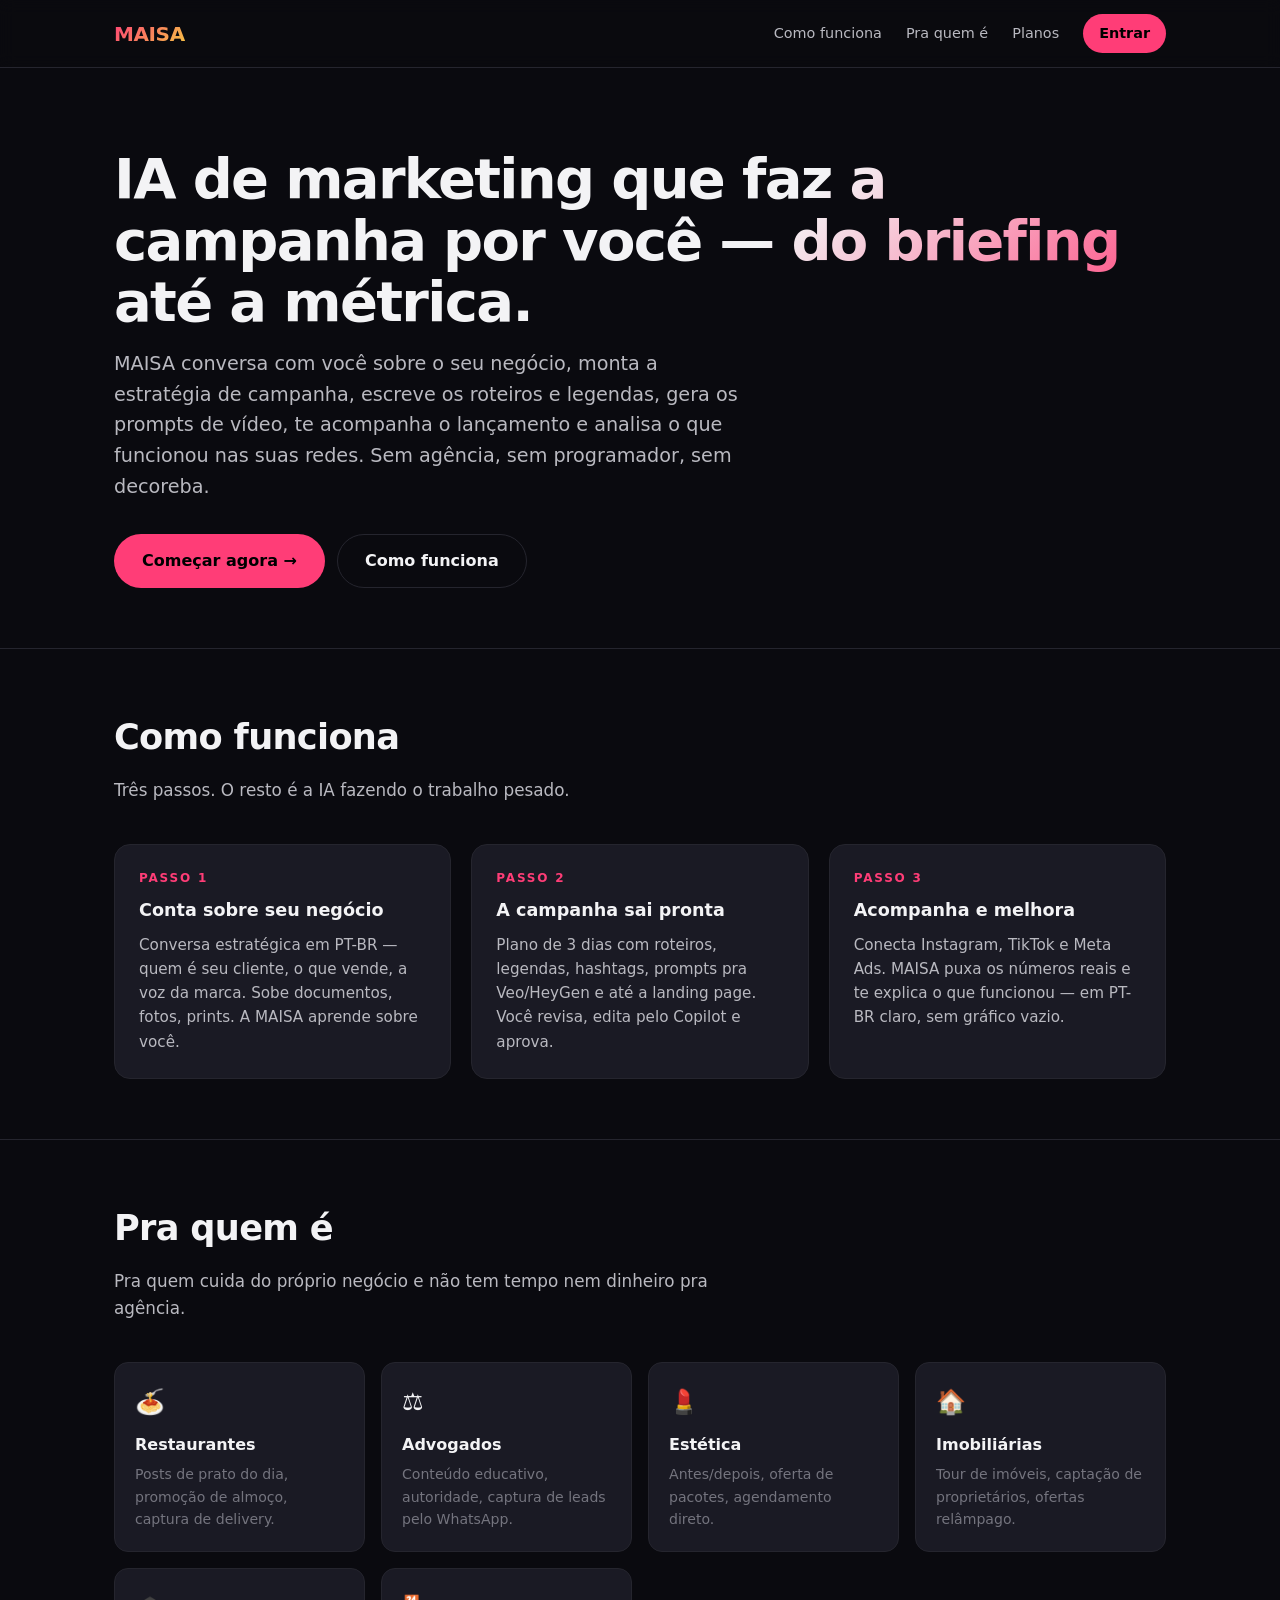
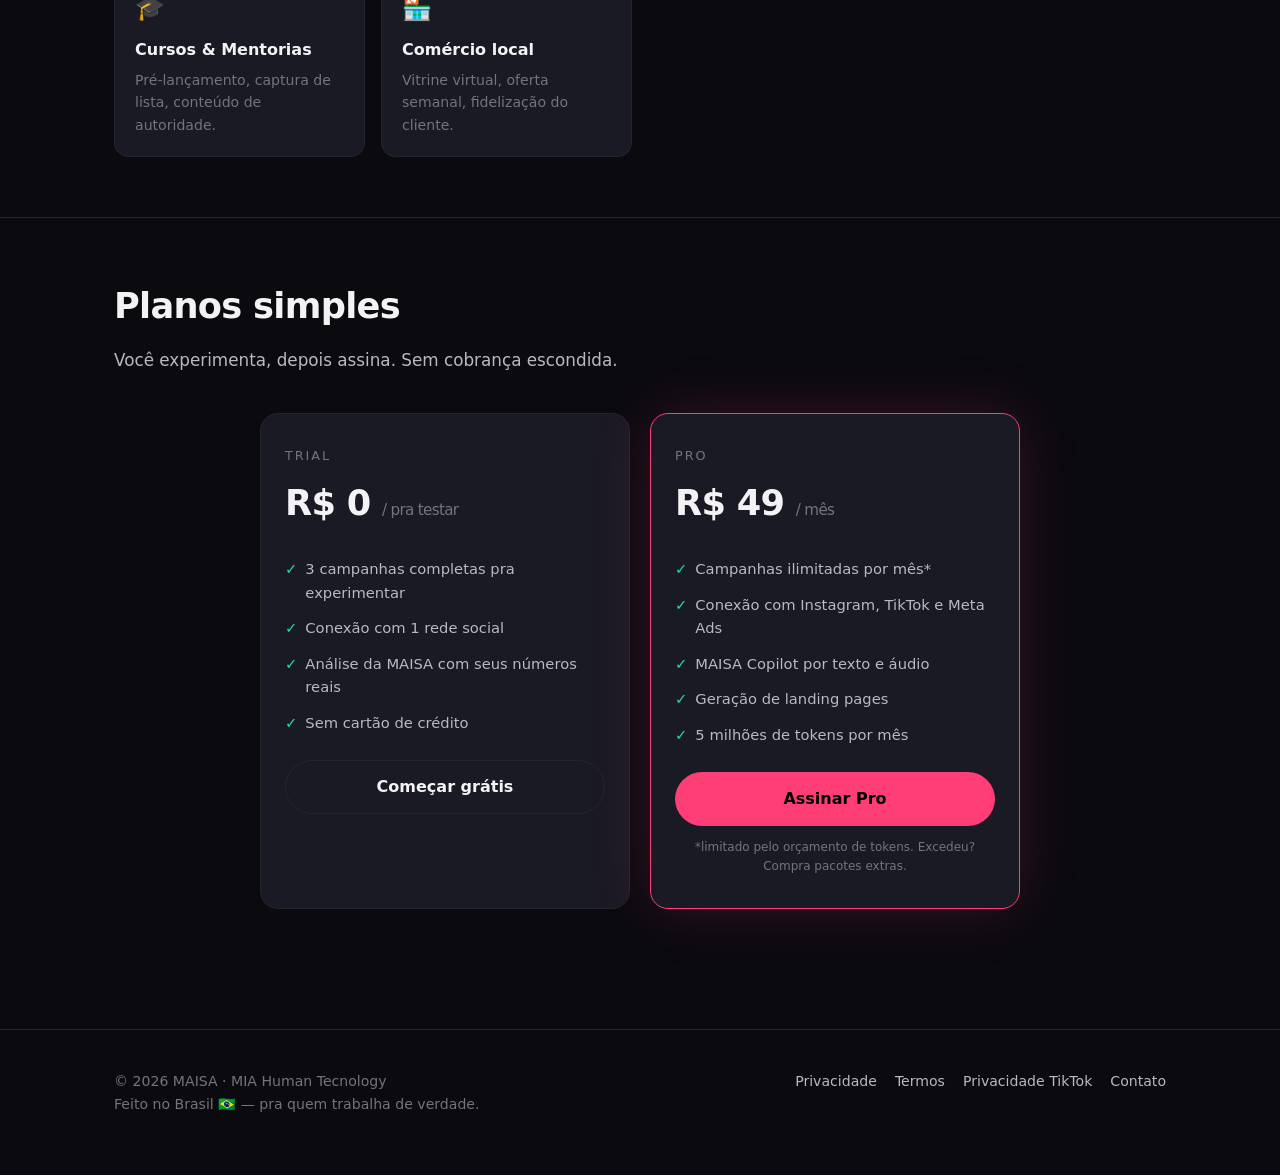
==== index.html @ 2650011c "Site MAISA + páginas legais (Privacy, Terms, TikTok Privacy) com aesthetics consistente" ====
<!DOCTYPE html>
<html lang="pt-BR">
<head>
<meta charset="UTF-8">
<meta name="viewport" content="width=device-width, initial-scale=1.0">
<title>MAISA — IA que vira marketing em resultado</title>
<meta name="description" content="MAISA é a inteligência artificial que ajuda donos de PME brasileiros a planejar, criar e analisar campanhas de marketing nas redes sociais — Instagram, TikTok e Meta Ads.">
<link rel="stylesheet" href="styles.css">
</head>
<body>

<header class="site-header">
  <div class="container">
    <a href="/" class="logo">MAISA</a>
    <nav class="nav">
      <a href="#como-funciona">Como funciona</a>
      <a href="#pra-quem">Pra quem é</a>
      <a href="#planos">Planos</a>
      <a href="https://app.maisa.cloud" class="btn-cta">Entrar</a>
    </nav>
  </div>
</header>

<main>

  <section class="hero">
    <div class="container">
      <h1>IA de marketing que faz a campanha por você — do briefing até a métrica.</h1>
      <p class="subtitle">
        MAISA conversa com você sobre o seu negócio, monta a estratégia de campanha, escreve os roteiros e legendas, gera os prompts de vídeo, te acompanha o lançamento e analisa o que funcionou nas suas redes. Sem agência, sem programador, sem decoreba.
      </p>
      <div class="ctas">
        <a href="https://app.maisa.cloud" class="btn-primary">Começar agora →</a>
        <a href="#como-funciona" class="btn-secondary">Como funciona</a>
      </div>
    </div>
  </section>

  <section class="section" id="como-funciona">
    <div class="container">
      <h2>Como funciona</h2>
      <p class="lede">
        Três passos. O resto é a IA fazendo o trabalho pesado.
      </p>
      <div class="steps">
        <div class="step">
          <div class="num">PASSO 1</div>
          <h3>Conta sobre seu negócio</h3>
          <p>Conversa estratégica em PT-BR — quem é seu cliente, o que vende, a voz da marca. Sobe documentos, fotos, prints. A MAISA aprende sobre você.</p>
        </div>
        <div class="step">
          <div class="num">PASSO 2</div>
          <h3>A campanha sai pronta</h3>
          <p>Plano de 3 dias com roteiros, legendas, hashtags, prompts pra Veo/HeyGen e até a landing page. Você revisa, edita pelo Copilot e aprova.</p>
        </div>
        <div class="step">
          <div class="num">PASSO 3</div>
          <h3>Acompanha e melhora</h3>
          <p>Conecta Instagram, TikTok e Meta Ads. MAISA puxa os números reais e te explica o que funcionou — em PT-BR claro, sem gráfico vazio.</p>
        </div>
      </div>
    </div>
  </section>

  <section class="section" id="pra-quem">
    <div class="container">
      <h2>Pra quem é</h2>
      <p class="lede">Pra quem cuida do próprio negócio e não tem tempo nem dinheiro pra agência.</p>
      <div class="features">
        <div class="feature">
          <div class="ico">🍝</div>
          <h3>Restaurantes</h3>
          <p>Posts de prato do dia, promoção de almoço, captura de delivery.</p>
        </div>
        <div class="feature">
          <div class="ico">⚖️</div>
          <h3>Advogados</h3>
          <p>Conteúdo educativo, autoridade, captura de leads pelo WhatsApp.</p>
        </div>
        <div class="feature">
          <div class="ico">💄</div>
          <h3>Estética</h3>
          <p>Antes/depois, oferta de pacotes, agendamento direto.</p>
        </div>
        <div class="feature">
          <div class="ico">🏠</div>
          <h3>Imobiliárias</h3>
          <p>Tour de imóveis, captação de proprietários, ofertas relâmpago.</p>
        </div>
        <div class="feature">
          <div class="ico">🎓</div>
          <h3>Cursos & Mentorias</h3>
          <p>Pré-lançamento, captura de lista, conteúdo de autoridade.</p>
        </div>
        <div class="feature">
          <div class="ico">🏪</div>
          <h3>Comércio local</h3>
          <p>Vitrine virtual, oferta semanal, fidelização do cliente.</p>
        </div>
      </div>
    </div>
  </section>

  <section class="section" id="planos">
    <div class="container">
      <h2>Planos simples</h2>
      <p class="lede">
        Você experimenta, depois assina. Sem cobrança escondida.
      </p>
      <div class="pricing">
        <div class="plan">
          <div class="name">Trial</div>
          <div class="price">R$ 0 <small>/ pra testar</small></div>
          <ul>
            <li>3 campanhas completas pra experimentar</li>
            <li>Conexão com 1 rede social</li>
            <li>Análise da MAISA com seus números reais</li>
            <li>Sem cartão de crédito</li>
          </ul>
          <a href="https://app.maisa.cloud" class="btn-secondary" style="display:block;text-align:center;">Começar grátis</a>
        </div>
        <div class="plan highlighted">
          <div class="name">Pro</div>
          <div class="price">R$ 49 <small>/ mês</small></div>
          <ul>
            <li>Campanhas ilimitadas por mês*</li>
            <li>Conexão com Instagram, TikTok e Meta Ads</li>
            <li>MAISA Copilot por texto e áudio</li>
            <li>Geração de landing pages</li>
            <li>5 milhões de tokens por mês</li>
          </ul>
          <a href="https://app.maisa.cloud" class="btn-primary" style="display:block;text-align:center;">Assinar Pro</a>
          <p style="font-size:0.75rem;color:var(--ink-3);margin:12px 0 0;text-align:center;">
            *limitado pelo orçamento de tokens. Excedeu? Compra pacotes extras.
          </p>
        </div>
      </div>
    </div>
  </section>

</main>

<footer class="site-footer">
  <div class="container">
    <div>
      © 2026 MAISA · MIA Human Tecnology<br>
      Feito no Brasil 🇧🇷 — pra quem trabalha de verdade.
    </div>
    <div class="links">
      <a href="/privacy.html">Privacidade</a>
      <a href="/terms.html">Termos</a>
      <a href="/tiktok-privacy.html">Privacidade TikTok</a>
      <a href="mailto:d.ravetta79@gmail.com">Contato</a>
    </div>
  </div>
</footer>

</body>
</html>
---- styles.css ----
/* MAISA — shared styles for landing + legal pages.
 * Mantém propósito: dark, com acentos rosa/verde do produto.
 * Mobile-first; tudo escala. Zero dependências externas. */

:root {
  --bg: #0a0a0f;
  --bg-2: #14141c;
  --card: #1a1a24;
  --border: #25252e;
  --ink: #f3f3f5;
  --ink-2: #b9b9c0;
  --ink-3: #74747e;
  --pink: #ff3d77;
  --green: #2bd99c;
  --gold: #f5c842;
  --max: 1100px;
}

* { box-sizing: border-box; }
html { scroll-behavior: smooth; }
body {
  margin: 0;
  font-family: -apple-system, BlinkMacSystemFont, "Segoe UI", system-ui, sans-serif;
  background: var(--bg);
  color: var(--ink);
  line-height: 1.6;
  font-size: 16px;
  -webkit-font-smoothing: antialiased;
}
a { color: var(--pink); text-decoration: none; }
a:hover { text-decoration: underline; }
.container { max-width: var(--max); margin: 0 auto; padding: 0 24px; }

/* Header */
.site-header {
  position: sticky; top: 0;
  background: color-mix(in srgb, var(--bg) 90%, transparent);
  backdrop-filter: blur(8px);
  border-bottom: 1px solid var(--border);
  z-index: 50;
}
.site-header .container {
  display: flex; align-items: center; justify-content: space-between;
  padding-top: 14px; padding-bottom: 14px;
}
.logo {
  font-weight: 800; font-size: 1.25rem;
  background: linear-gradient(135deg, var(--pink), var(--gold));
  -webkit-background-clip: text; background-clip: text; color: transparent;
  letter-spacing: -0.02em;
}
.nav { display: flex; gap: 24px; align-items: center; }
.nav a { color: var(--ink-2); font-size: 0.9rem; }
.nav a:hover { color: var(--ink); text-decoration: none; }
.nav .btn-cta {
  background: var(--pink); color: #000;
  padding: 8px 16px; border-radius: 999px;
  font-weight: 600; font-size: 0.9rem;
}
.nav .btn-cta:hover { opacity: 0.9; }
@media (max-width: 640px) {
  .nav { gap: 14px; }
  .nav a:not(.btn-cta) { display: none; }
}

/* Hero */
.hero {
  padding: 80px 0 60px;
  text-align: left;
}
.hero h1 {
  font-size: clamp(2rem, 5vw, 3.5rem);
  line-height: 1.1; letter-spacing: -0.03em;
  margin: 0 0 16px;
  background: linear-gradient(135deg, var(--ink) 60%, var(--pink));
  -webkit-background-clip: text; background-clip: text; color: transparent;
}
.hero .subtitle {
  font-size: clamp(1rem, 2vw, 1.2rem);
  color: var(--ink-2);
  max-width: 640px;
  margin: 0 0 32px;
}
.hero .ctas { display: flex; gap: 12px; flex-wrap: wrap; }
.btn-primary {
  background: var(--pink); color: #000;
  padding: 14px 28px; border-radius: 999px;
  font-weight: 700; font-size: 1rem;
  display: inline-flex; align-items: center; gap: 8px;
}
.btn-primary:hover { opacity: 0.9; text-decoration: none; }
.btn-secondary {
  background: transparent; color: var(--ink);
  border: 1px solid var(--border);
  padding: 13px 27px; border-radius: 999px;
  font-weight: 600; font-size: 1rem;
}
.btn-secondary:hover { border-color: var(--pink); color: var(--pink); text-decoration: none; }

/* Section base */
.section {
  padding: 60px 0;
  border-top: 1px solid var(--border);
}
.section h2 {
  font-size: clamp(1.5rem, 3vw, 2.2rem);
  margin: 0 0 12px;
  letter-spacing: -0.02em;
}
.section .lede {
  color: var(--ink-2);
  max-width: 640px;
  margin: 0 0 40px;
  font-size: 1.05rem;
}

/* Steps grid */
.steps {
  display: grid;
  grid-template-columns: repeat(auto-fit, minmax(260px, 1fr));
  gap: 20px;
}
.step {
  background: var(--card);
  border: 1px solid var(--border);
  border-radius: 16px;
  padding: 24px;
}
.step .num {
  font-size: 0.75rem; letter-spacing: 0.15em;
  color: var(--pink); font-weight: 700;
  margin-bottom: 8px;
}
.step h3 { margin: 0 0 8px; font-size: 1.1rem; }
.step p { margin: 0; color: var(--ink-2); font-size: 0.95rem; }

/* Features grid */
.features {
  display: grid;
  grid-template-columns: repeat(auto-fit, minmax(240px, 1fr));
  gap: 16px;
}
.feature {
  background: var(--card);
  border: 1px solid var(--border);
  border-radius: 14px;
  padding: 20px;
}
.feature .ico { font-size: 1.5rem; margin-bottom: 10px; }
.feature h3 { margin: 0 0 6px; font-size: 1rem; }
.feature p { margin: 0; color: var(--ink-3); font-size: 0.88rem; }

/* Pricing */
.pricing {
  display: grid;
  grid-template-columns: repeat(auto-fit, minmax(280px, 1fr));
  gap: 20px;
  max-width: 760px;
  margin: 0 auto;
}
.plan {
  background: var(--card);
  border: 1px solid var(--border);
  border-radius: 18px;
  padding: 32px 24px;
}
.plan.highlighted {
  border-color: var(--pink);
  box-shadow: 0 0 60px color-mix(in srgb, var(--pink) 18%, transparent);
}
.plan .name {
  font-size: 0.8rem; letter-spacing: 0.15em;
  color: var(--ink-3); text-transform: uppercase;
  margin-bottom: 8px;
}
.plan .price {
  font-size: 2.2rem; font-weight: 800;
  letter-spacing: -0.02em;
}
.plan .price small {
  font-size: 0.95rem; color: var(--ink-3);
  font-weight: 400;
}
.plan ul {
  list-style: none; padding: 0; margin: 20px 0;
}
.plan li {
  padding: 6px 0; color: var(--ink-2); font-size: 0.92rem;
  display: flex; align-items: flex-start; gap: 8px;
}
.plan li::before { content: "✓"; color: var(--green); flex-shrink: 0; }

/* Footer */
.site-footer {
  border-top: 1px solid var(--border);
  margin-top: 60px;
  padding: 40px 0 60px;
  color: var(--ink-3);
  font-size: 0.88rem;
}
.site-footer .container {
  display: grid;
  grid-template-columns: 1fr auto;
  gap: 24px;
}
.site-footer .links { display: flex; gap: 18px; flex-wrap: wrap; }
.site-footer .links a { color: var(--ink-2); }

/* Legal pages content */
.doc {
  padding: 60px 0;
  max-width: 760px;
  margin: 0 auto;
}
.doc h1 {
  font-size: 2rem;
  letter-spacing: -0.02em;
  margin: 0 0 8px;
}
.doc .meta {
  color: var(--ink-3);
  font-size: 0.85rem;
  margin: 0 0 32px;
}
.doc h2 {
  font-size: 1.2rem;
  margin: 32px 0 12px;
  color: var(--ink);
}
.doc p, .doc li {
  color: var(--ink-2);
  font-size: 0.95rem;
}
.doc ul { padding-left: 22px; }
.doc strong { color: var(--ink); }
.doc .back {
  color: var(--ink-3); font-size: 0.85rem;
  display: inline-flex; align-items: center; gap: 6px;
  margin-bottom: 24px;
}
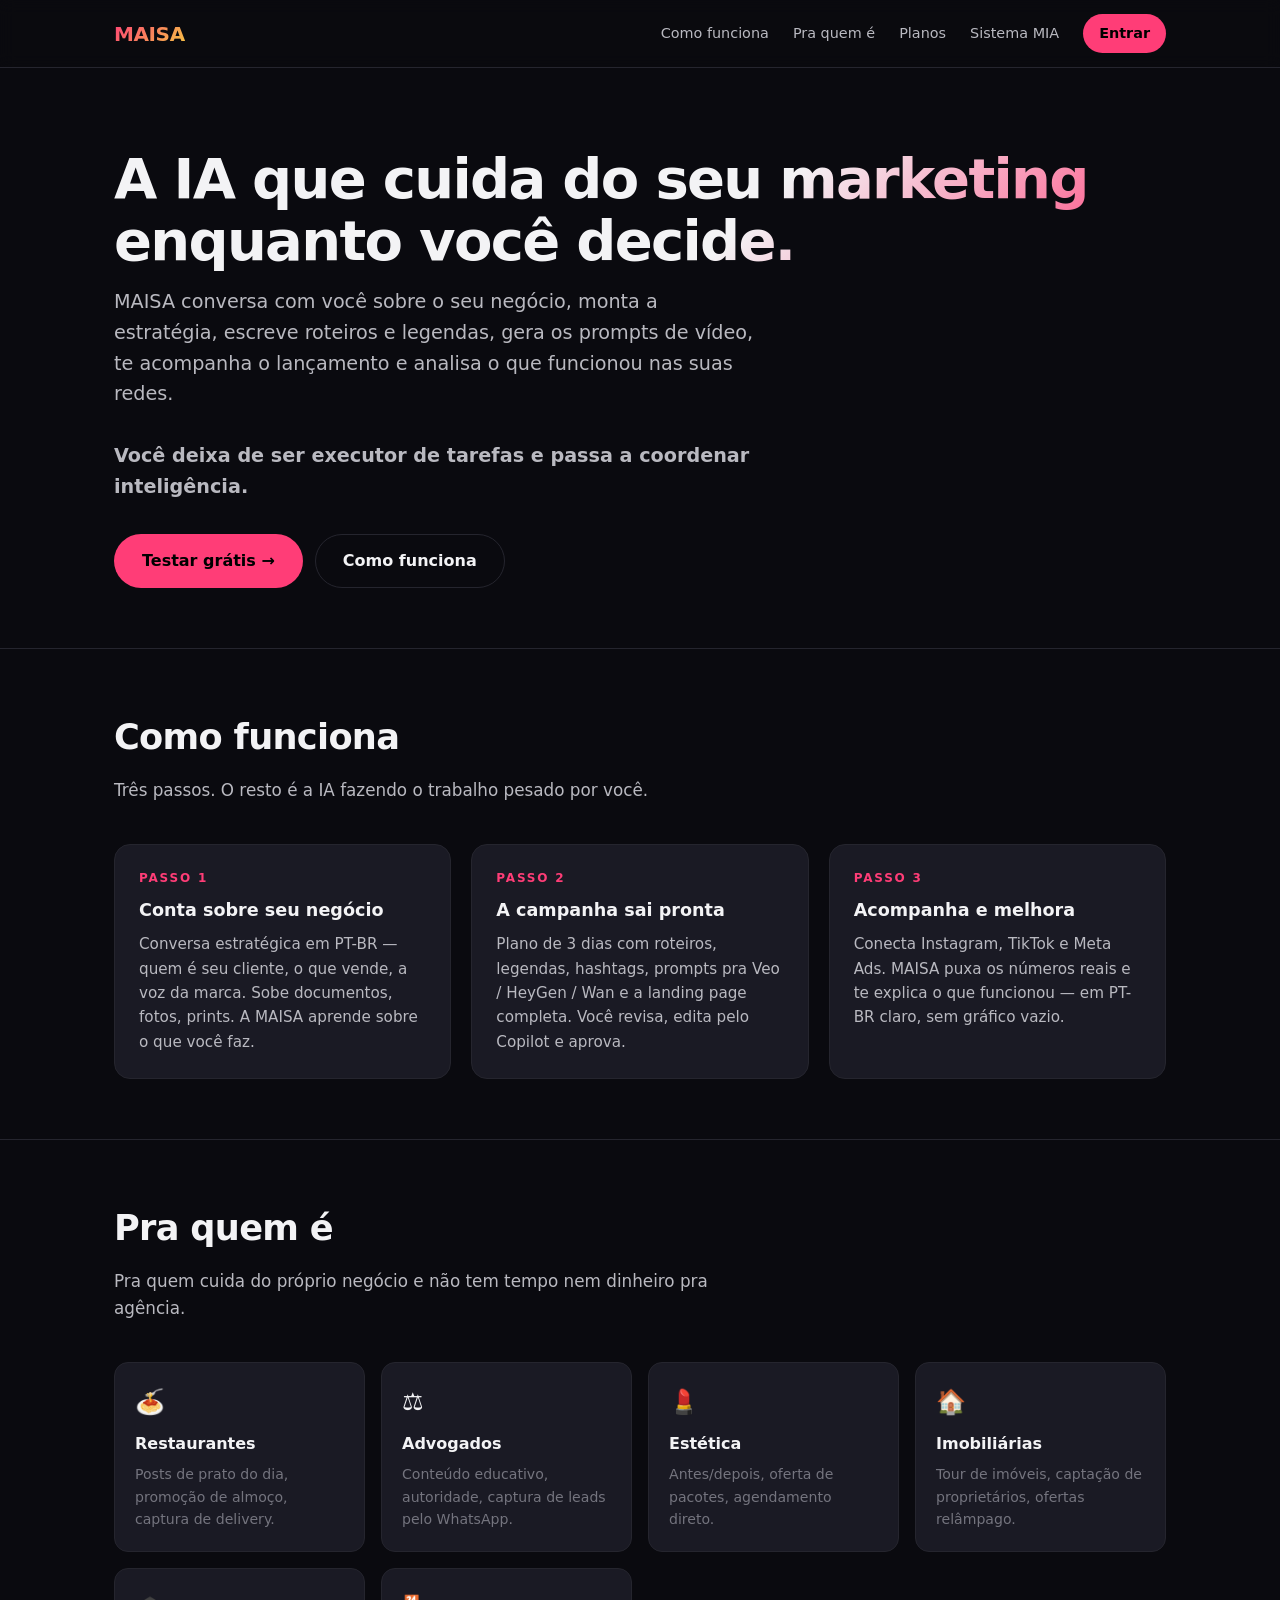
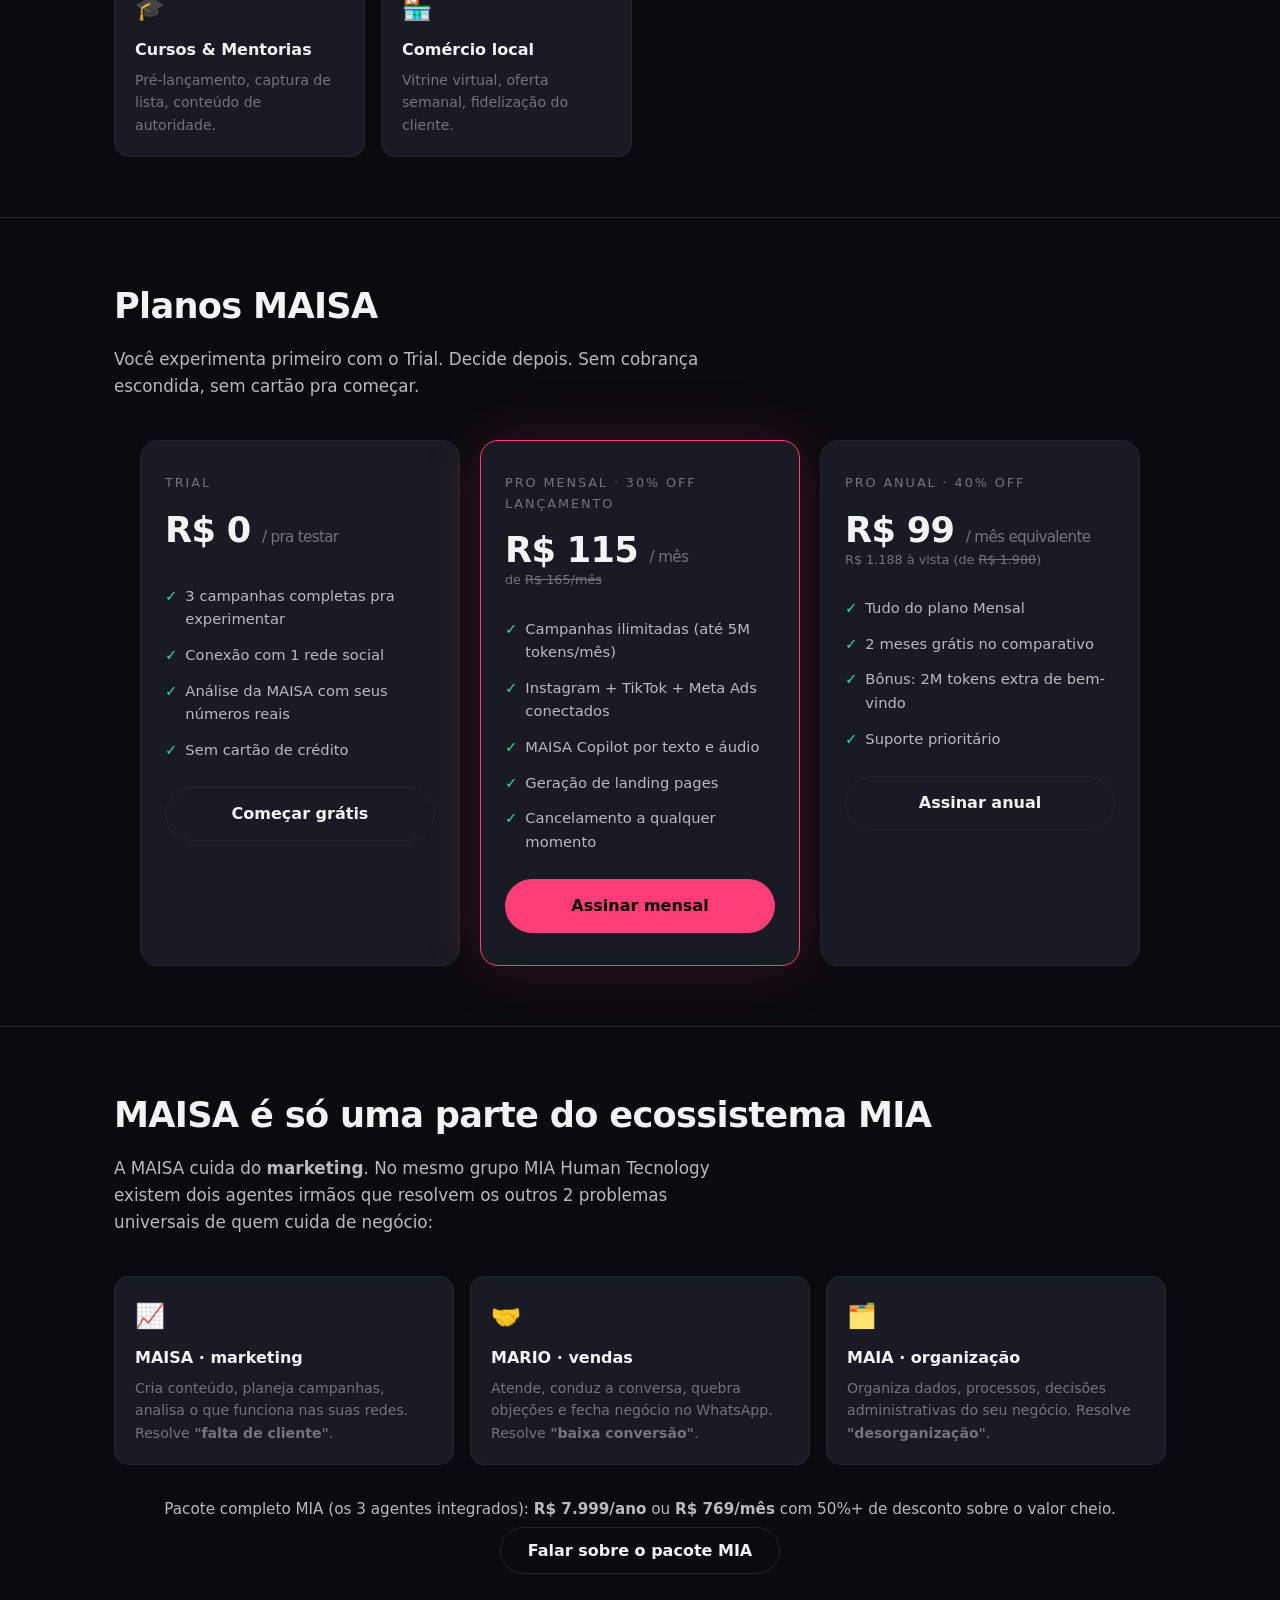
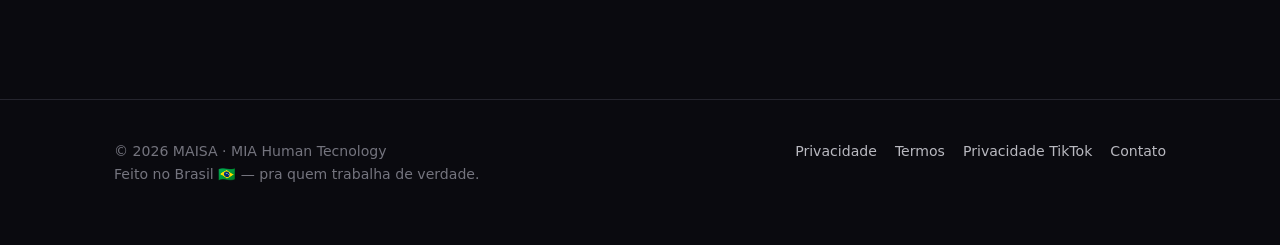
==== commit 2ce78f3c: "Site MAISA: preços reais (Trial / R$115 mensal / R$99 anual) + posicionamento da estratégia comercia" ====
--- a/index.html
+++ b/index.html
@@ -3,8 +3,8 @@
 <head>
 <meta charset="UTF-8">
 <meta name="viewport" content="width=device-width, initial-scale=1.0">
-<title>MAISA — IA que vira marketing em resultado</title>
-<meta name="description" content="MAISA é a inteligência artificial que ajuda donos de PME brasileiros a planejar, criar e analisar campanhas de marketing nas redes sociais — Instagram, TikTok e Meta Ads.">
+<title>MAISA — A IA que cuida do seu marketing enquanto você decide</title>
+<meta name="description" content="MAISA é o agente de inteligência artificial pra marketing do ecossistema MIA. Cria, executa e analisa campanhas pras suas redes sociais — você deixa de ser executor e passa a coordenar.">
 <link rel="stylesheet" href="styles.css">
 </head>
 <body>
@@ -16,6 +16,7 @@
       <a href="#como-funciona">Como funciona</a>
       <a href="#pra-quem">Pra quem é</a>
       <a href="#planos">Planos</a>
+      <a href="#mia">Sistema MIA</a>
       <a href="https://app.maisa.cloud" class="btn-cta">Entrar</a>
     </nav>
   </div>
@@ -25,12 +26,14 @@
 
   <section class="hero">
     <div class="container">
-      <h1>IA de marketing que faz a campanha por você — do briefing até a métrica.</h1>
+      <h1>A IA que cuida do seu marketing enquanto você decide.</h1>
       <p class="subtitle">
-        MAISA conversa com você sobre o seu negócio, monta a estratégia de campanha, escreve os roteiros e legendas, gera os prompts de vídeo, te acompanha o lançamento e analisa o que funcionou nas suas redes. Sem agência, sem programador, sem decoreba.
+        MAISA conversa com você sobre o seu negócio, monta a estratégia, escreve roteiros e legendas, gera os prompts de vídeo, te acompanha o lançamento e analisa o que funcionou nas suas redes.
+        <br><br>
+        <strong>Você deixa de ser executor de tarefas e passa a coordenar inteligência.</strong>
       </p>
       <div class="ctas">
-        <a href="https://app.maisa.cloud" class="btn-primary">Começar agora →</a>
+        <a href="https://app.maisa.cloud" class="btn-primary">Testar grátis →</a>
         <a href="#como-funciona" class="btn-secondary">Como funciona</a>
       </div>
     </div>
@@ -40,18 +43,18 @@
     <div class="container">
       <h2>Como funciona</h2>
       <p class="lede">
-        Três passos. O resto é a IA fazendo o trabalho pesado.
+        Três passos. O resto é a IA fazendo o trabalho pesado por você.
       </p>
       <div class="steps">
         <div class="step">
           <div class="num">PASSO 1</div>
           <h3>Conta sobre seu negócio</h3>
-          <p>Conversa estratégica em PT-BR — quem é seu cliente, o que vende, a voz da marca. Sobe documentos, fotos, prints. A MAISA aprende sobre você.</p>
+          <p>Conversa estratégica em PT-BR — quem é seu cliente, o que vende, a voz da marca. Sobe documentos, fotos, prints. A MAISA aprende sobre o que você faz.</p>
         </div>
         <div class="step">
           <div class="num">PASSO 2</div>
           <h3>A campanha sai pronta</h3>
-          <p>Plano de 3 dias com roteiros, legendas, hashtags, prompts pra Veo/HeyGen e até a landing page. Você revisa, edita pelo Copilot e aprova.</p>
+          <p>Plano de 3 dias com roteiros, legendas, hashtags, prompts pra Veo / HeyGen / Wan e a landing page completa. Você revisa, edita pelo Copilot e aprova.</p>
         </div>
         <div class="step">
           <div class="num">PASSO 3</div>
@@ -103,11 +106,11 @@
 
   <section class="section" id="planos">
     <div class="container">
-      <h2>Planos simples</h2>
+      <h2>Planos MAISA</h2>
       <p class="lede">
-        Você experimenta, depois assina. Sem cobrança escondida.
-      </p>
-      <div class="pricing">
+        Você experimenta primeiro com o Trial. Decide depois. Sem cobrança escondida, sem cartão pra começar.
+      </p>
+      <div class="pricing" style="grid-template-columns: repeat(auto-fit, minmax(260px, 1fr)); max-width: 1000px;">
         <div class="plan">
           <div class="name">Trial</div>
           <div class="price">R$ 0 <small>/ pra testar</small></div>
@@ -120,21 +123,63 @@
           <a href="https://app.maisa.cloud" class="btn-secondary" style="display:block;text-align:center;">Começar grátis</a>
         </div>
         <div class="plan highlighted">
-          <div class="name">Pro</div>
-          <div class="price">R$ 49 <small>/ mês</small></div>
+          <div class="name">Pro Mensal · 30% OFF lançamento</div>
+          <div class="price">R$ 115 <small>/ mês</small></div>
+          <p style="font-size:0.8rem;color:var(--ink-3);margin:-8px 0 0;">de <s>R$ 165/mês</s></p>
           <ul>
-            <li>Campanhas ilimitadas por mês*</li>
-            <li>Conexão com Instagram, TikTok e Meta Ads</li>
+            <li>Campanhas ilimitadas (até 5M tokens/mês)</li>
+            <li>Instagram + TikTok + Meta Ads conectados</li>
             <li>MAISA Copilot por texto e áudio</li>
             <li>Geração de landing pages</li>
-            <li>5 milhões de tokens por mês</li>
+            <li>Cancelamento a qualquer momento</li>
           </ul>
-          <a href="https://app.maisa.cloud" class="btn-primary" style="display:block;text-align:center;">Assinar Pro</a>
-          <p style="font-size:0.75rem;color:var(--ink-3);margin:12px 0 0;text-align:center;">
-            *limitado pelo orçamento de tokens. Excedeu? Compra pacotes extras.
-          </p>
-        </div>
-      </div>
+          <a href="https://app.maisa.cloud" class="btn-primary" style="display:block;text-align:center;">Assinar mensal</a>
+        </div>
+        <div class="plan">
+          <div class="name">Pro Anual · 40% OFF</div>
+          <div class="price">R$ 99 <small>/ mês equivalente</small></div>
+          <p style="font-size:0.8rem;color:var(--ink-3);margin:-8px 0 0;">R$ 1.188 à vista (de <s>R$ 1.980</s>)</p>
+          <ul>
+            <li>Tudo do plano Mensal</li>
+            <li>2 meses grátis no comparativo</li>
+            <li>Bônus: 2M tokens extra de bem-vindo</li>
+            <li>Suporte prioritário</li>
+          </ul>
+          <a href="https://app.maisa.cloud" class="btn-secondary" style="display:block;text-align:center;">Assinar anual</a>
+        </div>
+      </div>
+    </div>
+  </section>
+
+  <section class="section" id="mia">
+    <div class="container">
+      <h2>MAISA é só uma parte do ecossistema MIA</h2>
+      <p class="lede">
+        A MAISA cuida do <strong>marketing</strong>. No mesmo grupo MIA Human Tecnology existem dois agentes irmãos que resolvem os outros 2 problemas universais de quem cuida de negócio:
+      </p>
+      <div class="features" style="grid-template-columns: repeat(auto-fit, minmax(260px, 1fr));">
+        <div class="feature">
+          <div class="ico">📈</div>
+          <h3>MAISA · marketing</h3>
+          <p>Cria conteúdo, planeja campanhas, analisa o que funciona nas suas redes. Resolve <strong>"falta de cliente"</strong>.</p>
+        </div>
+        <div class="feature">
+          <div class="ico">🤝</div>
+          <h3>MARIO · vendas</h3>
+          <p>Atende, conduz a conversa, quebra objeções e fecha negócio no WhatsApp. Resolve <strong>"baixa conversão"</strong>.</p>
+        </div>
+        <div class="feature">
+          <div class="ico">🗂️</div>
+          <h3>MAIA · organização</h3>
+          <p>Organiza dados, processos, decisões administrativas do seu negócio. Resolve <strong>"desorganização"</strong>.</p>
+        </div>
+      </div>
+      <p style="text-align:center;margin-top:32px;color:var(--ink-2);font-size:0.95rem;">
+        Pacote completo MIA (os 3 agentes integrados): <strong>R$ 7.999/ano</strong> ou <strong>R$ 769/mês</strong> com 50%+ de desconto sobre o valor cheio.
+      </p>
+      <p style="text-align:center;margin-top:16px;">
+        <a href="mailto:d.ravetta79@gmail.com?subject=Quero%20conhecer%20o%20pacote%20MIA%20completo" class="btn-secondary">Falar sobre o pacote MIA</a>
+      </p>
     </div>
   </section>
 
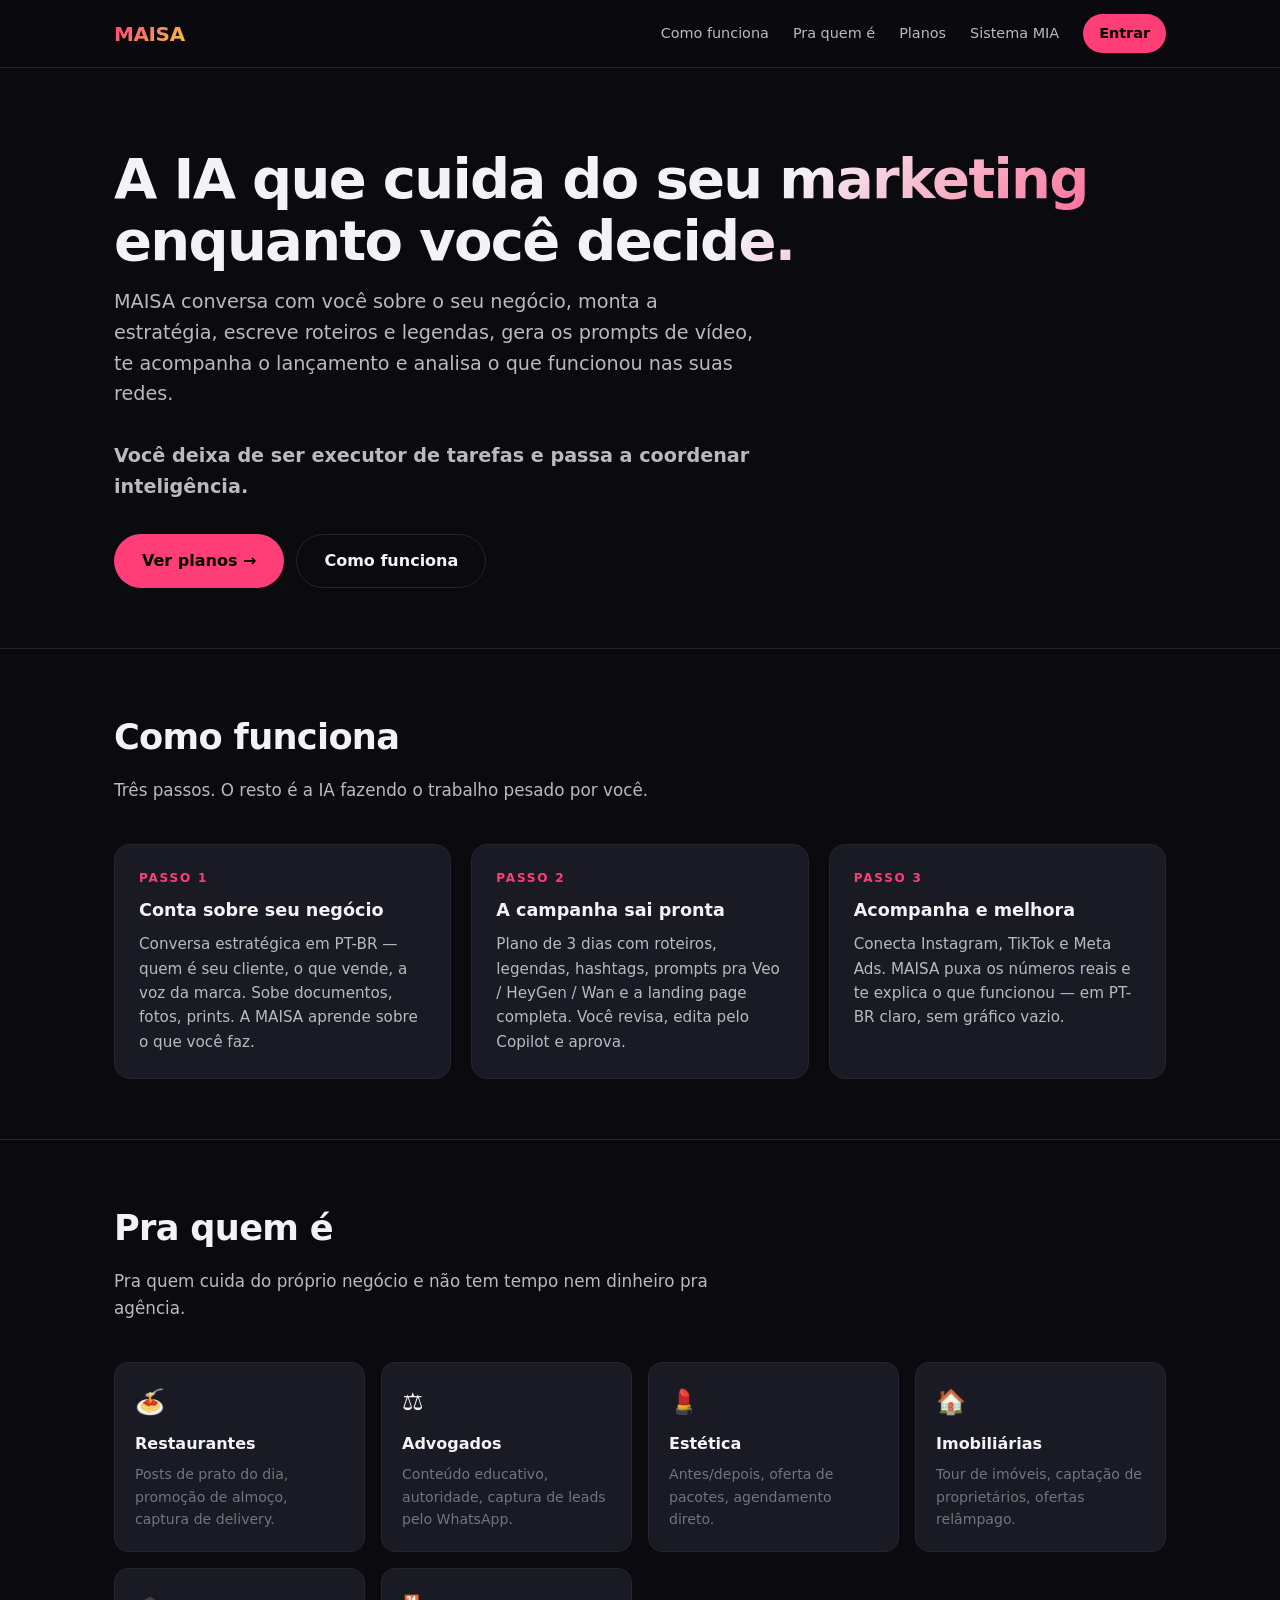
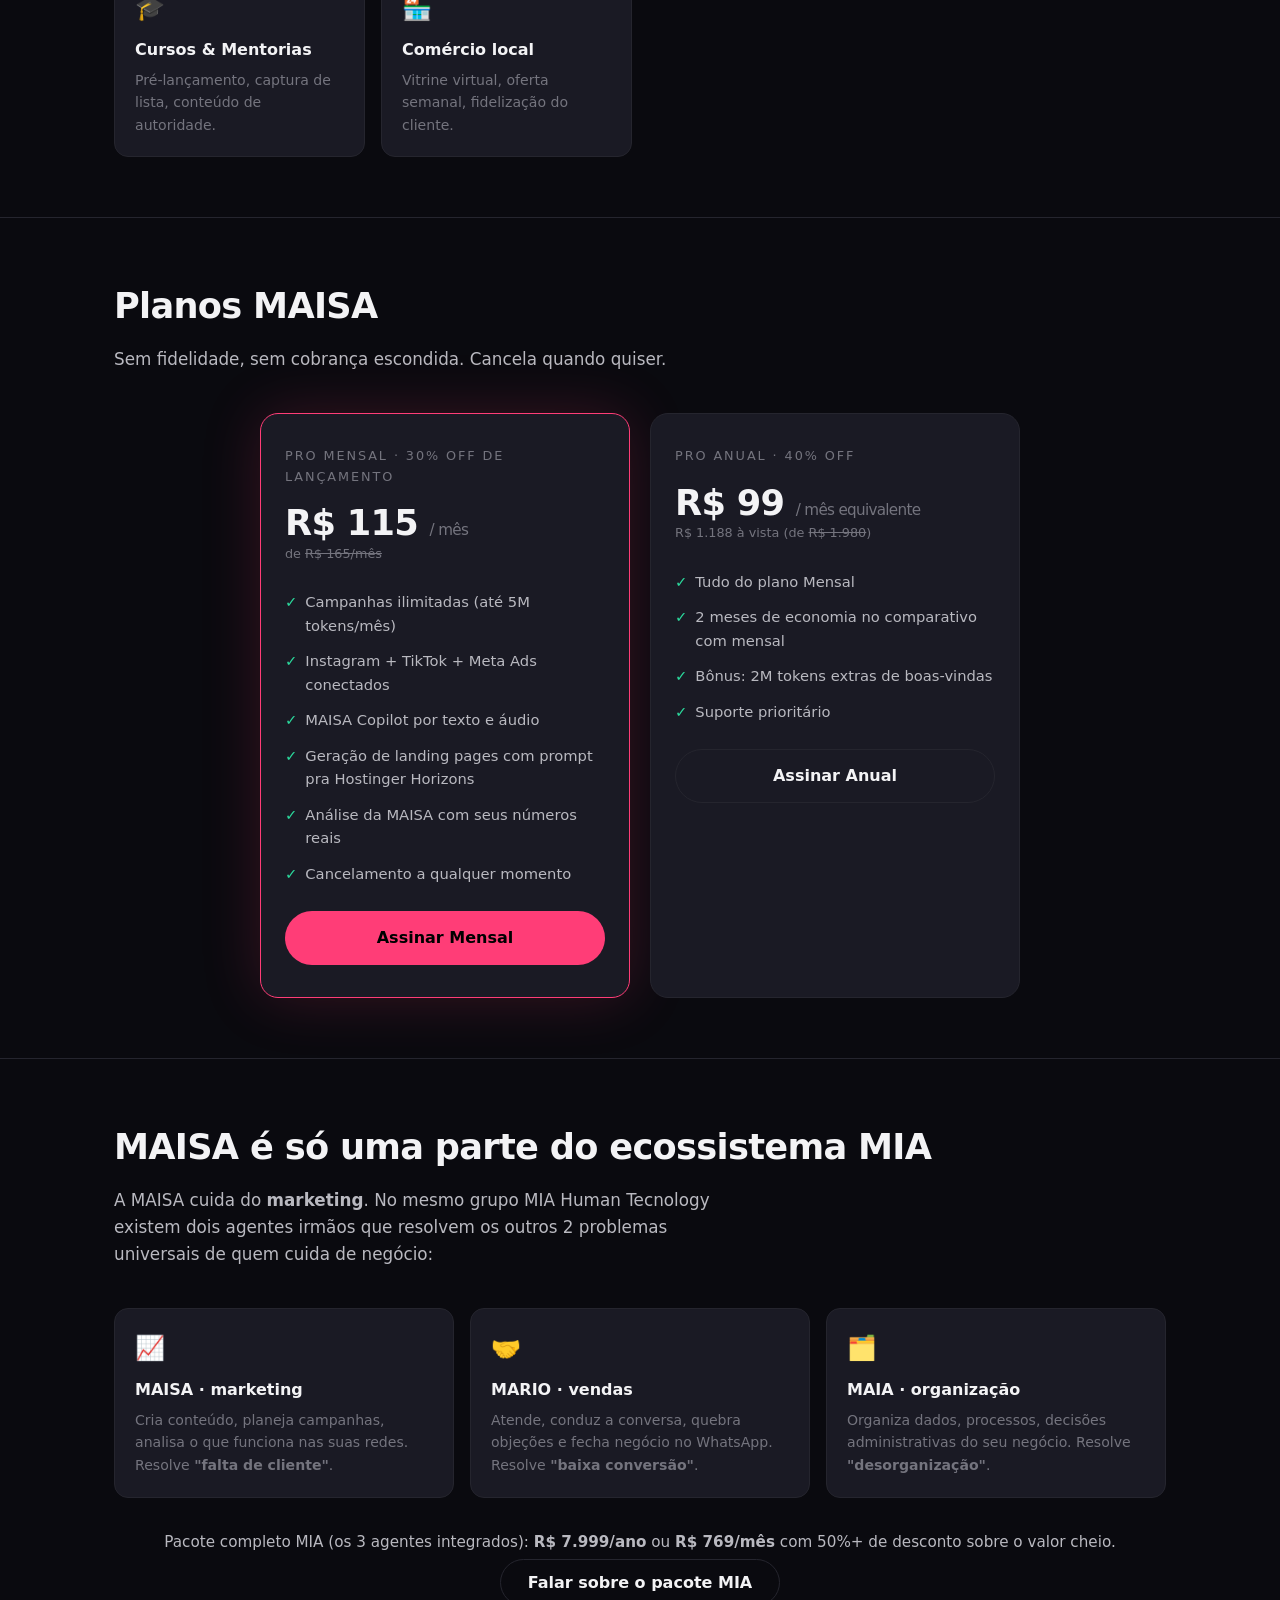
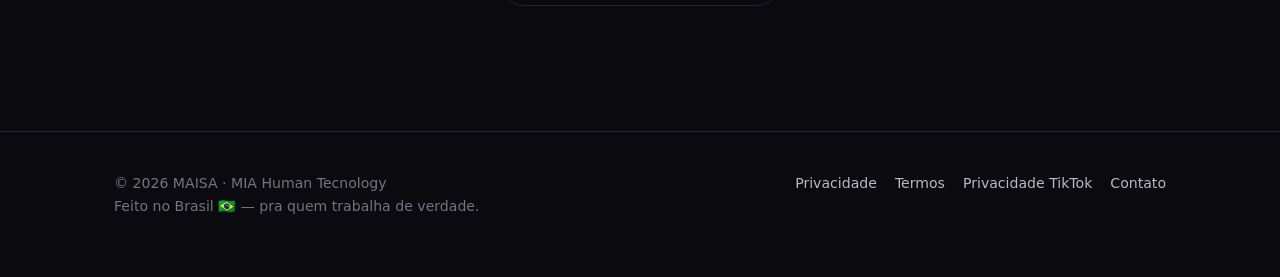
==== commit d1f9f0ba: "Remove Trial: deixar só Pro Mensal R$115 e Pro Anual R$99 (equiv). Trial pode entrar futuramente com" ====
--- a/index.html
+++ b/index.html
@@ -33,7 +33,7 @@
         <strong>Você deixa de ser executor de tarefas e passa a coordenar inteligência.</strong>
       </p>
       <div class="ctas">
-        <a href="https://app.maisa.cloud" class="btn-primary">Testar grátis →</a>
+        <a href="#planos" class="btn-primary">Ver planos →</a>
         <a href="#como-funciona" class="btn-secondary">Como funciona</a>
       </div>
     </div>
@@ -108,32 +108,22 @@
     <div class="container">
       <h2>Planos MAISA</h2>
       <p class="lede">
-        Você experimenta primeiro com o Trial. Decide depois. Sem cobrança escondida, sem cartão pra começar.
+        Sem fidelidade, sem cobrança escondida. Cancela quando quiser.
       </p>
-      <div class="pricing" style="grid-template-columns: repeat(auto-fit, minmax(260px, 1fr)); max-width: 1000px;">
-        <div class="plan">
-          <div class="name">Trial</div>
-          <div class="price">R$ 0 <small>/ pra testar</small></div>
-          <ul>
-            <li>3 campanhas completas pra experimentar</li>
-            <li>Conexão com 1 rede social</li>
-            <li>Análise da MAISA com seus números reais</li>
-            <li>Sem cartão de crédito</li>
-          </ul>
-          <a href="https://app.maisa.cloud" class="btn-secondary" style="display:block;text-align:center;">Começar grátis</a>
-        </div>
+      <div class="pricing">
         <div class="plan highlighted">
-          <div class="name">Pro Mensal · 30% OFF lançamento</div>
+          <div class="name">Pro Mensal · 30% OFF de lançamento</div>
           <div class="price">R$ 115 <small>/ mês</small></div>
           <p style="font-size:0.8rem;color:var(--ink-3);margin:-8px 0 0;">de <s>R$ 165/mês</s></p>
           <ul>
             <li>Campanhas ilimitadas (até 5M tokens/mês)</li>
             <li>Instagram + TikTok + Meta Ads conectados</li>
             <li>MAISA Copilot por texto e áudio</li>
-            <li>Geração de landing pages</li>
+            <li>Geração de landing pages com prompt pra Hostinger Horizons</li>
+            <li>Análise da MAISA com seus números reais</li>
             <li>Cancelamento a qualquer momento</li>
           </ul>
-          <a href="https://app.maisa.cloud" class="btn-primary" style="display:block;text-align:center;">Assinar mensal</a>
+          <a href="https://app.maisa.cloud" class="btn-primary" style="display:block;text-align:center;">Assinar Mensal</a>
         </div>
         <div class="plan">
           <div class="name">Pro Anual · 40% OFF</div>
@@ -141,11 +131,11 @@
           <p style="font-size:0.8rem;color:var(--ink-3);margin:-8px 0 0;">R$ 1.188 à vista (de <s>R$ 1.980</s>)</p>
           <ul>
             <li>Tudo do plano Mensal</li>
-            <li>2 meses grátis no comparativo</li>
-            <li>Bônus: 2M tokens extra de bem-vindo</li>
+            <li>2 meses de economia no comparativo com mensal</li>
+            <li>Bônus: 2M tokens extras de boas-vindas</li>
             <li>Suporte prioritário</li>
           </ul>
-          <a href="https://app.maisa.cloud" class="btn-secondary" style="display:block;text-align:center;">Assinar anual</a>
+          <a href="https://app.maisa.cloud" class="btn-secondary" style="display:block;text-align:center;">Assinar Anual</a>
         </div>
       </div>
     </div>
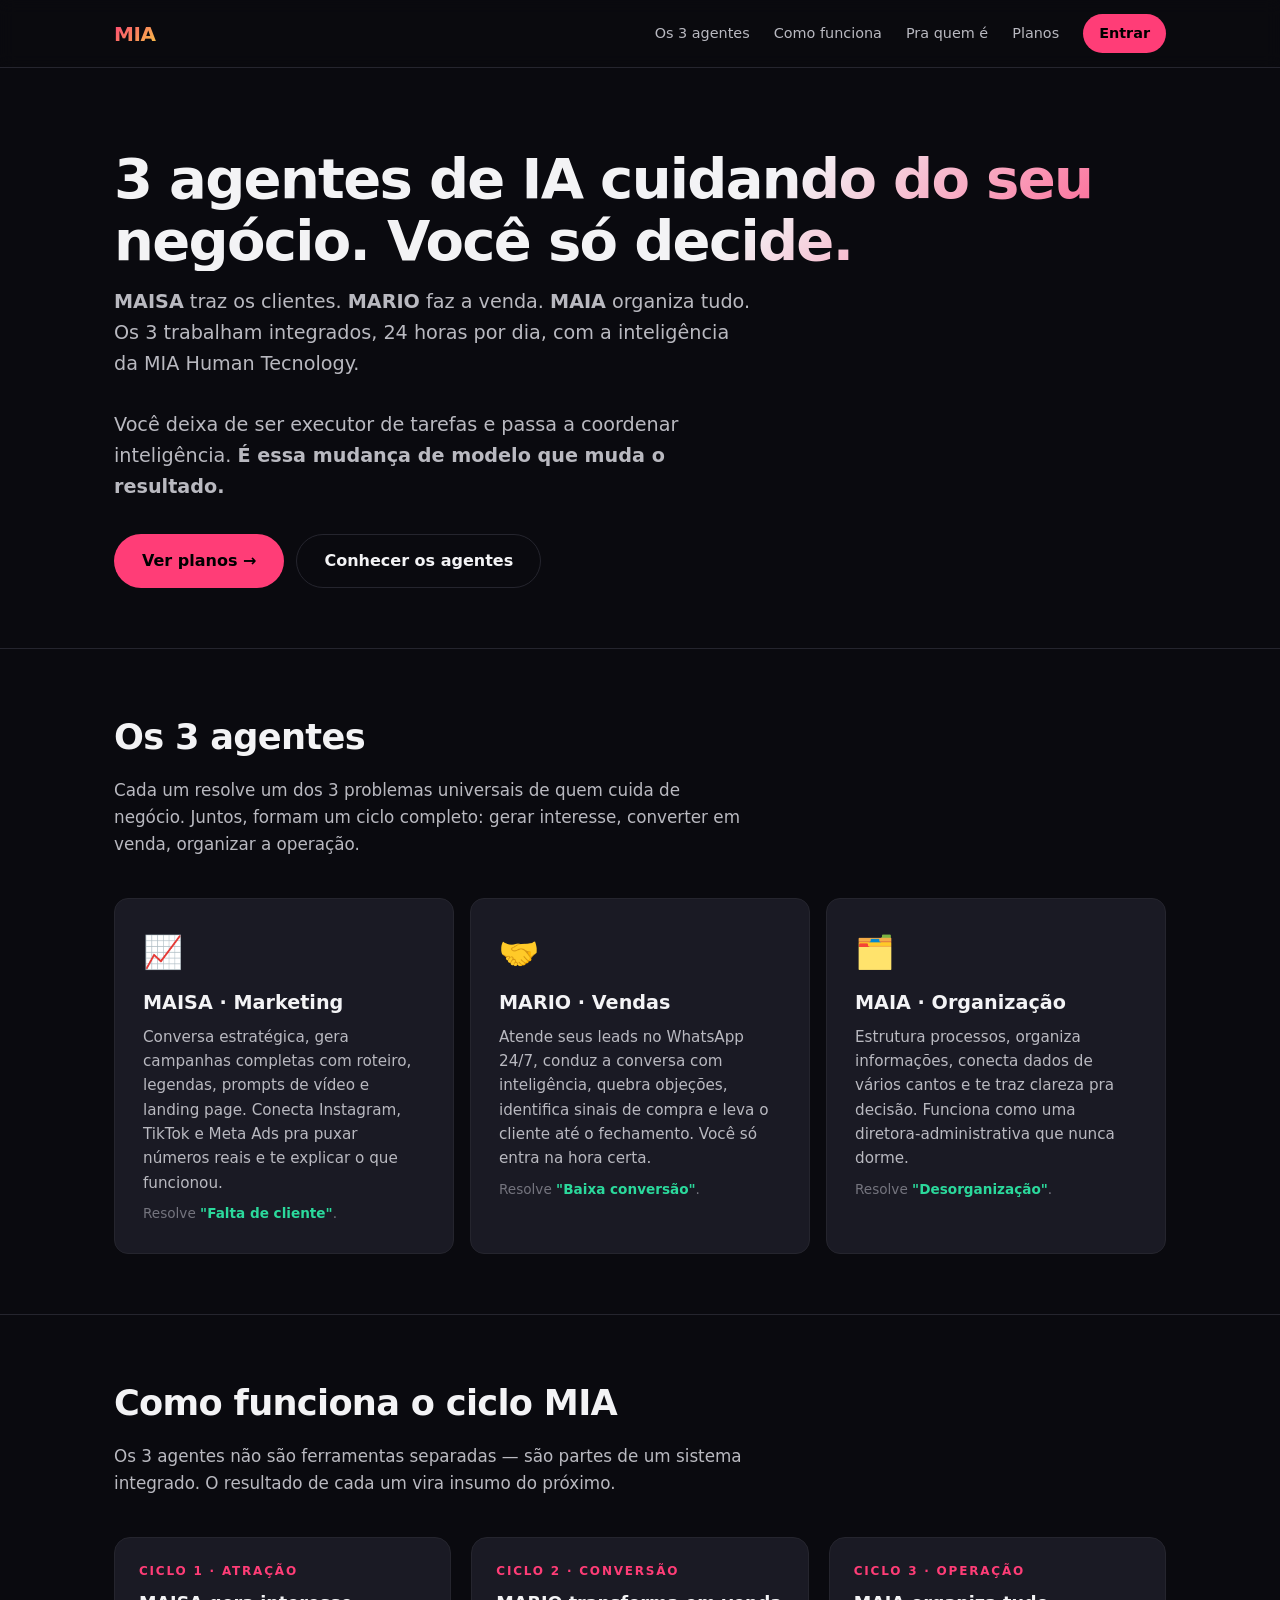
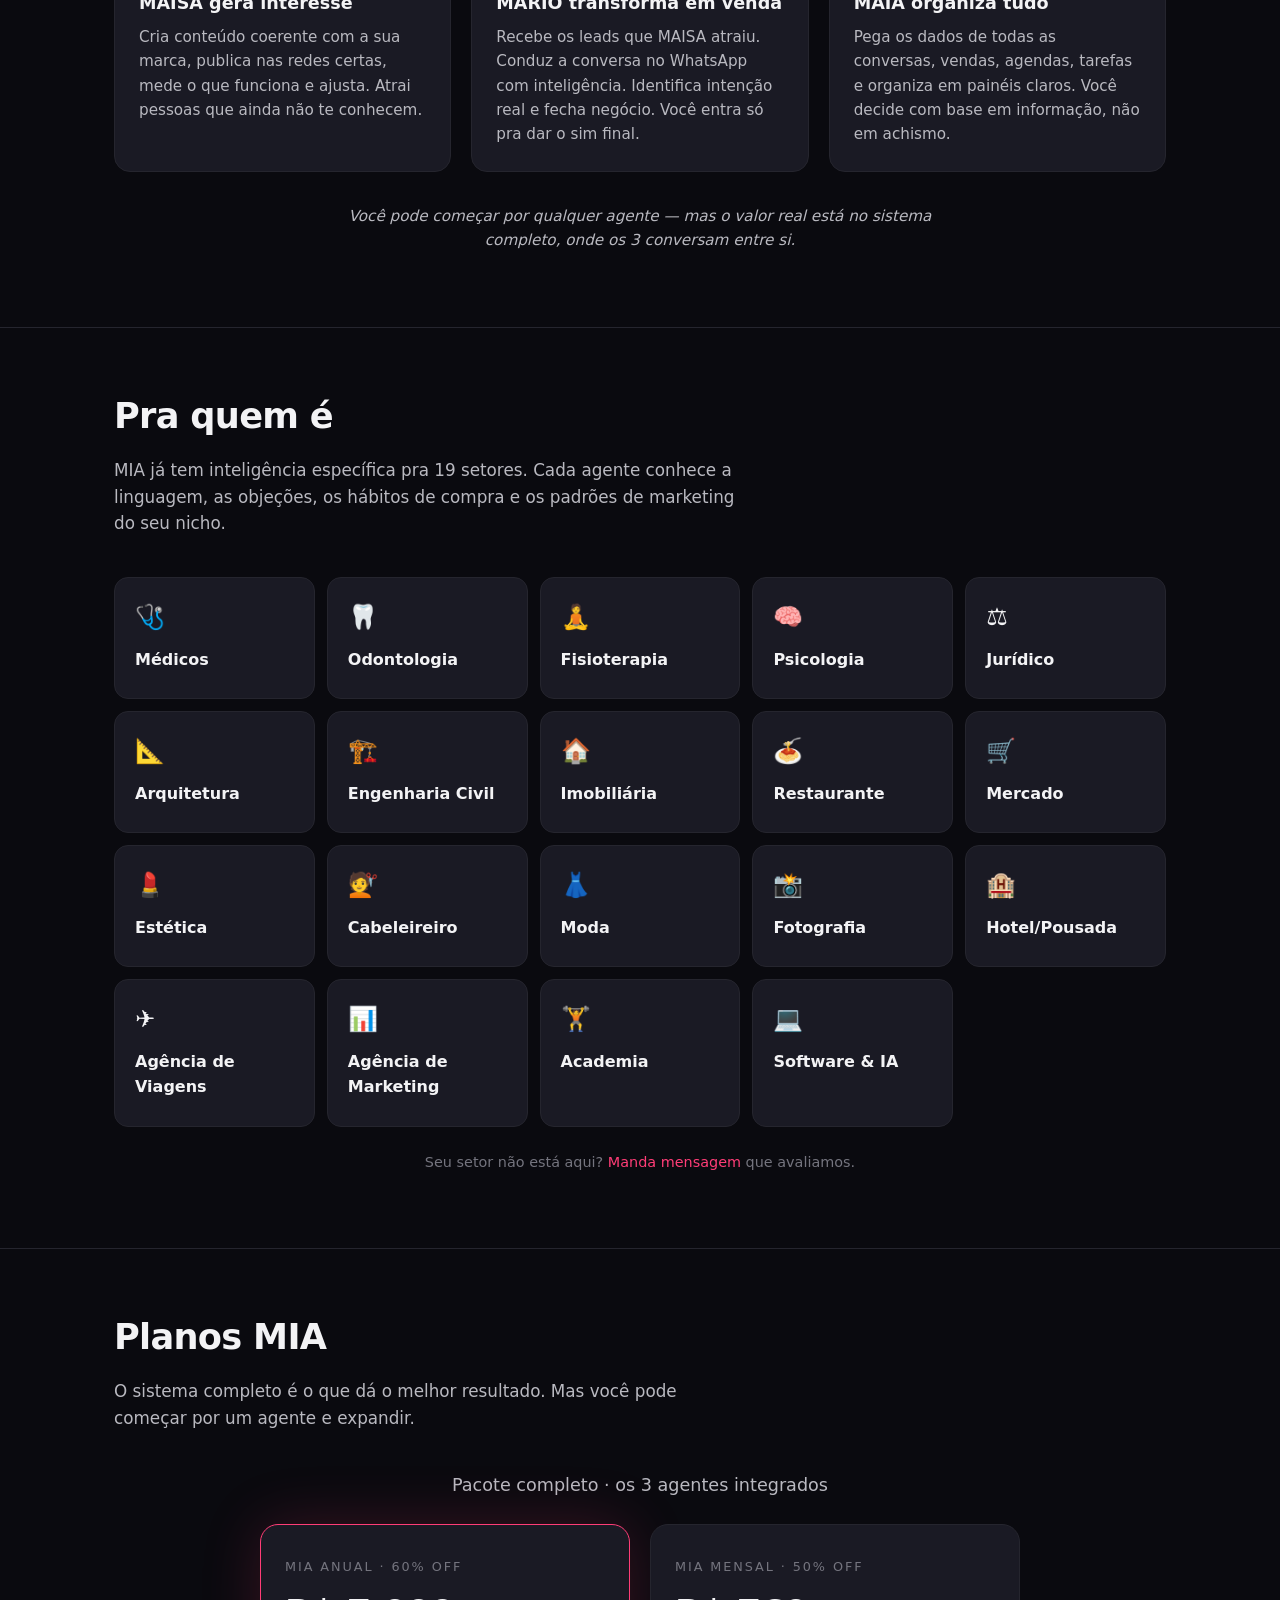
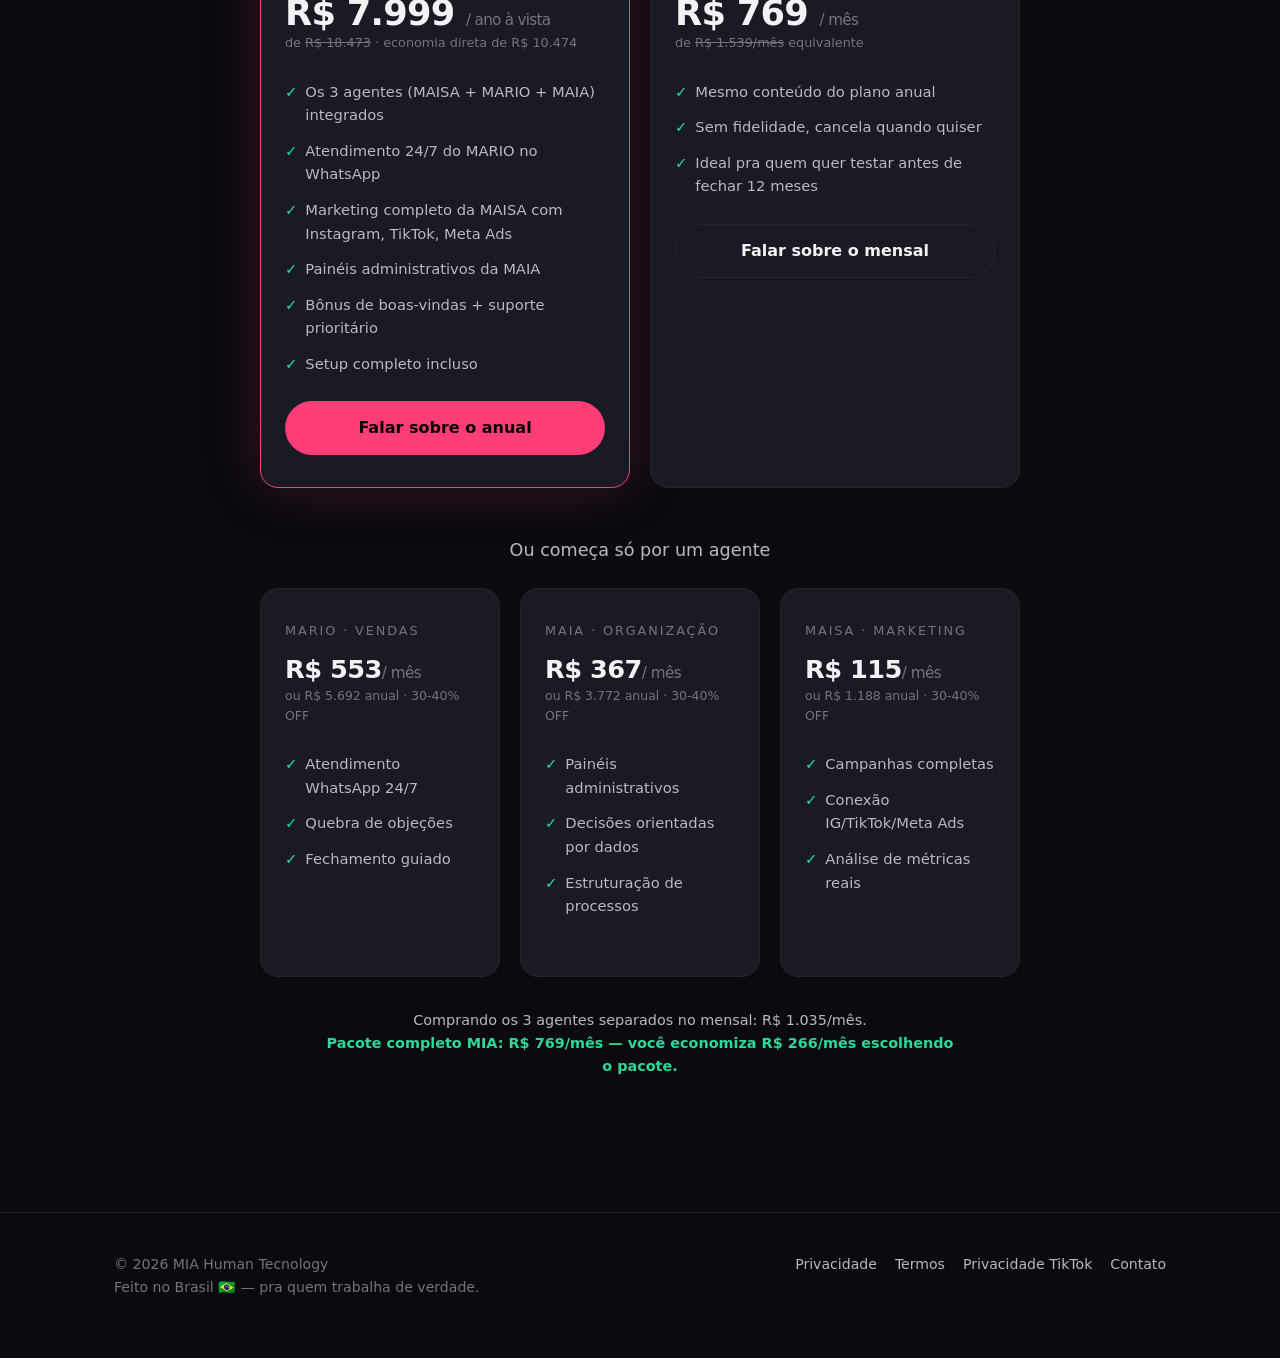
==== commit bd93f8d1: "Reposicionar landing pra produto principal MIA: 3 agentes (MAISA/MARIO/MAIA), 19 setores do RAG, pla" ====
--- a/index.html
+++ b/index.html
@@ -3,20 +3,20 @@
 <head>
 <meta charset="UTF-8">
 <meta name="viewport" content="width=device-width, initial-scale=1.0">
-<title>MAISA — A IA que cuida do seu marketing enquanto você decide</title>
-<meta name="description" content="MAISA é o agente de inteligência artificial pra marketing do ecossistema MIA. Cria, executa e analisa campanhas pras suas redes sociais — você deixa de ser executor e passa a coordenar.">
+<title>MIA — Os 3 agentes de IA que cuidam do seu negócio enquanto você decide</title>
+<meta name="description" content="MIA é o sistema brasileiro de inteligência artificial com 3 agentes integrados — MAISA cuida do marketing, MARIO conduz as vendas, MAIA organiza tudo. Você deixa de ser executor e passa a coordenar.">
 <link rel="stylesheet" href="styles.css">
 </head>
 <body>
 
 <header class="site-header">
   <div class="container">
-    <a href="/" class="logo">MAISA</a>
+    <a href="/" class="logo">MIA</a>
     <nav class="nav">
+      <a href="#agentes">Os 3 agentes</a>
       <a href="#como-funciona">Como funciona</a>
-      <a href="#pra-quem">Pra quem é</a>
+      <a href="#setores">Pra quem é</a>
       <a href="#planos">Planos</a>
-      <a href="#mia">Sistema MIA</a>
       <a href="https://app.maisa.cloud" class="btn-cta">Entrar</a>
     </nav>
   </div>
@@ -26,149 +26,189 @@
 
   <section class="hero">
     <div class="container">
-      <h1>A IA que cuida do seu marketing enquanto você decide.</h1>
+      <h1>3 agentes de IA cuidando do seu negócio. Você só decide.</h1>
       <p class="subtitle">
-        MAISA conversa com você sobre o seu negócio, monta a estratégia, escreve roteiros e legendas, gera os prompts de vídeo, te acompanha o lançamento e analisa o que funcionou nas suas redes.
+        <strong>MAISA</strong> traz os clientes. <strong>MARIO</strong> faz a venda. <strong>MAIA</strong> organiza tudo. Os 3 trabalham integrados, 24 horas por dia, com a inteligência da MIA Human Tecnology.
         <br><br>
-        <strong>Você deixa de ser executor de tarefas e passa a coordenar inteligência.</strong>
+        Você deixa de ser executor de tarefas e passa a coordenar inteligência. <strong>É essa mudança de modelo que muda o resultado.</strong>
       </p>
       <div class="ctas">
         <a href="#planos" class="btn-primary">Ver planos →</a>
-        <a href="#como-funciona" class="btn-secondary">Como funciona</a>
+        <a href="#agentes" class="btn-secondary">Conhecer os agentes</a>
+      </div>
+    </div>
+  </section>
+
+  <section class="section" id="agentes">
+    <div class="container">
+      <h2>Os 3 agentes</h2>
+      <p class="lede">
+        Cada um resolve um dos 3 problemas universais de quem cuida de negócio. Juntos, formam um ciclo completo: gerar interesse, converter em venda, organizar a operação.
+      </p>
+      <div class="features" style="grid-template-columns: repeat(auto-fit, minmax(290px, 1fr));">
+        <div class="feature" style="padding:28px;">
+          <div class="ico" style="font-size:2rem;">📈</div>
+          <h3 style="font-size:1.2rem;">MAISA · Marketing</h3>
+          <p style="font-size:0.95rem;color:var(--ink-2);margin-bottom:8px;">
+            Conversa estratégica, gera campanhas completas com roteiro, legendas, prompts de vídeo e landing page. Conecta Instagram, TikTok e Meta Ads pra puxar números reais e te explicar o que funcionou.
+          </p>
+          <p style="font-size:0.85rem;color:var(--ink-3);margin:0;">Resolve <strong style="color:var(--green);">"Falta de cliente"</strong>.</p>
+        </div>
+        <div class="feature" style="padding:28px;">
+          <div class="ico" style="font-size:2rem;">🤝</div>
+          <h3 style="font-size:1.2rem;">MARIO · Vendas</h3>
+          <p style="font-size:0.95rem;color:var(--ink-2);margin-bottom:8px;">
+            Atende seus leads no WhatsApp 24/7, conduz a conversa com inteligência, quebra objeções, identifica sinais de compra e leva o cliente até o fechamento. Você só entra na hora certa.
+          </p>
+          <p style="font-size:0.85rem;color:var(--ink-3);margin:0;">Resolve <strong style="color:var(--green);">"Baixa conversão"</strong>.</p>
+        </div>
+        <div class="feature" style="padding:28px;">
+          <div class="ico" style="font-size:2rem;">🗂️</div>
+          <h3 style="font-size:1.2rem;">MAIA · Organização</h3>
+          <p style="font-size:0.95rem;color:var(--ink-2);margin-bottom:8px;">
+            Estrutura processos, organiza informações, conecta dados de vários cantos e te traz clareza pra decisão. Funciona como uma diretora-administrativa que nunca dorme.
+          </p>
+          <p style="font-size:0.85rem;color:var(--ink-3);margin:0;">Resolve <strong style="color:var(--green);">"Desorganização"</strong>.</p>
+        </div>
       </div>
     </div>
   </section>
 
   <section class="section" id="como-funciona">
     <div class="container">
-      <h2>Como funciona</h2>
-      <p class="lede">
-        Três passos. O resto é a IA fazendo o trabalho pesado por você.
+      <h2>Como funciona o ciclo MIA</h2>
+      <p class="lede">
+        Os 3 agentes não são ferramentas separadas — são partes de um sistema integrado. O resultado de cada um vira insumo do próximo.
       </p>
       <div class="steps">
         <div class="step">
-          <div class="num">PASSO 1</div>
-          <h3>Conta sobre seu negócio</h3>
-          <p>Conversa estratégica em PT-BR — quem é seu cliente, o que vende, a voz da marca. Sobe documentos, fotos, prints. A MAISA aprende sobre o que você faz.</p>
+          <div class="num">CICLO 1 · ATRAÇÃO</div>
+          <h3>MAISA gera interesse</h3>
+          <p>Cria conteúdo coerente com a sua marca, publica nas redes certas, mede o que funciona e ajusta. Atrai pessoas que ainda não te conhecem.</p>
         </div>
         <div class="step">
-          <div class="num">PASSO 2</div>
-          <h3>A campanha sai pronta</h3>
-          <p>Plano de 3 dias com roteiros, legendas, hashtags, prompts pra Veo / HeyGen / Wan e a landing page completa. Você revisa, edita pelo Copilot e aprova.</p>
+          <div class="num">CICLO 2 · CONVERSÃO</div>
+          <h3>MARIO transforma em venda</h3>
+          <p>Recebe os leads que MAISA atraiu. Conduz a conversa no WhatsApp com inteligência. Identifica intenção real e fecha negócio. Você entra só pra dar o sim final.</p>
         </div>
         <div class="step">
-          <div class="num">PASSO 3</div>
-          <h3>Acompanha e melhora</h3>
-          <p>Conecta Instagram, TikTok e Meta Ads. MAISA puxa os números reais e te explica o que funcionou — em PT-BR claro, sem gráfico vazio.</p>
-        </div>
-      </div>
-    </div>
-  </section>
-
-  <section class="section" id="pra-quem">
+          <div class="num">CICLO 3 · OPERAÇÃO</div>
+          <h3>MAIA organiza tudo</h3>
+          <p>Pega os dados de todas as conversas, vendas, agendas, tarefas e organiza em painéis claros. Você decide com base em informação, não em achismo.</p>
+        </div>
+      </div>
+      <p style="text-align:center;margin-top:32px;color:var(--ink-2);font-size:0.95rem;max-width:640px;margin-left:auto;margin-right:auto;">
+        <em>Você pode começar por qualquer agente — mas o valor real está no sistema completo, onde os 3 conversam entre si.</em>
+      </p>
+    </div>
+  </section>
+
+  <section class="section" id="setores">
     <div class="container">
       <h2>Pra quem é</h2>
-      <p class="lede">Pra quem cuida do próprio negócio e não tem tempo nem dinheiro pra agência.</p>
-      <div class="features">
-        <div class="feature">
-          <div class="ico">🍝</div>
-          <h3>Restaurantes</h3>
-          <p>Posts de prato do dia, promoção de almoço, captura de delivery.</p>
-        </div>
-        <div class="feature">
-          <div class="ico">⚖️</div>
-          <h3>Advogados</h3>
-          <p>Conteúdo educativo, autoridade, captura de leads pelo WhatsApp.</p>
-        </div>
-        <div class="feature">
-          <div class="ico">💄</div>
-          <h3>Estética</h3>
-          <p>Antes/depois, oferta de pacotes, agendamento direto.</p>
-        </div>
-        <div class="feature">
-          <div class="ico">🏠</div>
-          <h3>Imobiliárias</h3>
-          <p>Tour de imóveis, captação de proprietários, ofertas relâmpago.</p>
-        </div>
-        <div class="feature">
-          <div class="ico">🎓</div>
-          <h3>Cursos & Mentorias</h3>
-          <p>Pré-lançamento, captura de lista, conteúdo de autoridade.</p>
-        </div>
-        <div class="feature">
-          <div class="ico">🏪</div>
-          <h3>Comércio local</h3>
-          <p>Vitrine virtual, oferta semanal, fidelização do cliente.</p>
-        </div>
-      </div>
+      <p class="lede">
+        MIA já tem inteligência específica pra 19 setores. Cada agente conhece a linguagem, as objeções, os hábitos de compra e os padrões de marketing do seu nicho.
+      </p>
+      <div class="features" style="grid-template-columns: repeat(auto-fill, minmax(180px, 1fr)); gap:12px;">
+        <div class="feature"><div class="ico">🩺</div><h3>Médicos</h3></div>
+        <div class="feature"><div class="ico">🦷</div><h3>Odontologia</h3></div>
+        <div class="feature"><div class="ico">🧘</div><h3>Fisioterapia</h3></div>
+        <div class="feature"><div class="ico">🧠</div><h3>Psicologia</h3></div>
+        <div class="feature"><div class="ico">⚖️</div><h3>Jurídico</h3></div>
+        <div class="feature"><div class="ico">📐</div><h3>Arquitetura</h3></div>
+        <div class="feature"><div class="ico">🏗️</div><h3>Engenharia Civil</h3></div>
+        <div class="feature"><div class="ico">🏠</div><h3>Imobiliária</h3></div>
+        <div class="feature"><div class="ico">🍝</div><h3>Restaurante</h3></div>
+        <div class="feature"><div class="ico">🛒</div><h3>Mercado</h3></div>
+        <div class="feature"><div class="ico">💄</div><h3>Estética</h3></div>
+        <div class="feature"><div class="ico">💇</div><h3>Cabeleireiro</h3></div>
+        <div class="feature"><div class="ico">👗</div><h3>Moda</h3></div>
+        <div class="feature"><div class="ico">📸</div><h3>Fotografia</h3></div>
+        <div class="feature"><div class="ico">🏨</div><h3>Hotel/Pousada</h3></div>
+        <div class="feature"><div class="ico">✈️</div><h3>Agência de Viagens</h3></div>
+        <div class="feature"><div class="ico">📊</div><h3>Agência de Marketing</h3></div>
+        <div class="feature"><div class="ico">🏋️</div><h3>Academia</h3></div>
+        <div class="feature"><div class="ico">💻</div><h3>Software & IA</h3></div>
+      </div>
+      <p style="text-align:center;margin-top:24px;color:var(--ink-3);font-size:0.9rem;">
+        Seu setor não está aqui? <a href="mailto:d.ravetta79@gmail.com?subject=Quero%20MIA%20pro%20meu%20setor">Manda mensagem</a> que avaliamos.
+      </p>
     </div>
   </section>
 
   <section class="section" id="planos">
     <div class="container">
-      <h2>Planos MAISA</h2>
-      <p class="lede">
-        Sem fidelidade, sem cobrança escondida. Cancela quando quiser.
-      </p>
-      <div class="pricing">
+      <h2>Planos MIA</h2>
+      <p class="lede">
+        O sistema completo é o que dá o melhor resultado. Mas você pode começar por um agente e expandir.
+      </p>
+
+      <h3 style="text-align:center;font-size:1.1rem;color:var(--ink-2);font-weight:500;margin-bottom:24px;">Pacote completo · os 3 agentes integrados</h3>
+      <div class="pricing" style="margin-bottom:48px;">
         <div class="plan highlighted">
-          <div class="name">Pro Mensal · 30% OFF de lançamento</div>
-          <div class="price">R$ 115 <small>/ mês</small></div>
-          <p style="font-size:0.8rem;color:var(--ink-3);margin:-8px 0 0;">de <s>R$ 165/mês</s></p>
-          <ul>
-            <li>Campanhas ilimitadas (até 5M tokens/mês)</li>
-            <li>Instagram + TikTok + Meta Ads conectados</li>
-            <li>MAISA Copilot por texto e áudio</li>
-            <li>Geração de landing pages com prompt pra Hostinger Horizons</li>
-            <li>Análise da MAISA com seus números reais</li>
-            <li>Cancelamento a qualquer momento</li>
-          </ul>
-          <a href="https://app.maisa.cloud" class="btn-primary" style="display:block;text-align:center;">Assinar Mensal</a>
-        </div>
-        <div class="plan">
-          <div class="name">Pro Anual · 40% OFF</div>
-          <div class="price">R$ 99 <small>/ mês equivalente</small></div>
-          <p style="font-size:0.8rem;color:var(--ink-3);margin:-8px 0 0;">R$ 1.188 à vista (de <s>R$ 1.980</s>)</p>
-          <ul>
-            <li>Tudo do plano Mensal</li>
-            <li>2 meses de economia no comparativo com mensal</li>
-            <li>Bônus: 2M tokens extras de boas-vindas</li>
-            <li>Suporte prioritário</li>
-          </ul>
-          <a href="https://app.maisa.cloud" class="btn-secondary" style="display:block;text-align:center;">Assinar Anual</a>
-        </div>
-      </div>
-    </div>
-  </section>
-
-  <section class="section" id="mia">
-    <div class="container">
-      <h2>MAISA é só uma parte do ecossistema MIA</h2>
-      <p class="lede">
-        A MAISA cuida do <strong>marketing</strong>. No mesmo grupo MIA Human Tecnology existem dois agentes irmãos que resolvem os outros 2 problemas universais de quem cuida de negócio:
-      </p>
-      <div class="features" style="grid-template-columns: repeat(auto-fit, minmax(260px, 1fr));">
-        <div class="feature">
-          <div class="ico">📈</div>
-          <h3>MAISA · marketing</h3>
-          <p>Cria conteúdo, planeja campanhas, analisa o que funciona nas suas redes. Resolve <strong>"falta de cliente"</strong>.</p>
-        </div>
-        <div class="feature">
-          <div class="ico">🤝</div>
-          <h3>MARIO · vendas</h3>
-          <p>Atende, conduz a conversa, quebra objeções e fecha negócio no WhatsApp. Resolve <strong>"baixa conversão"</strong>.</p>
-        </div>
-        <div class="feature">
-          <div class="ico">🗂️</div>
-          <h3>MAIA · organização</h3>
-          <p>Organiza dados, processos, decisões administrativas do seu negócio. Resolve <strong>"desorganização"</strong>.</p>
-        </div>
-      </div>
-      <p style="text-align:center;margin-top:32px;color:var(--ink-2);font-size:0.95rem;">
-        Pacote completo MIA (os 3 agentes integrados): <strong>R$ 7.999/ano</strong> ou <strong>R$ 769/mês</strong> com 50%+ de desconto sobre o valor cheio.
-      </p>
-      <p style="text-align:center;margin-top:16px;">
-        <a href="mailto:d.ravetta79@gmail.com?subject=Quero%20conhecer%20o%20pacote%20MIA%20completo" class="btn-secondary">Falar sobre o pacote MIA</a>
+          <div class="name">MIA Anual · 60% OFF</div>
+          <div class="price">R$ 7.999 <small>/ ano à vista</small></div>
+          <p style="font-size:0.8rem;color:var(--ink-3);margin:-8px 0 0;">de <s>R$ 18.473</s> · economia direta de R$ 10.474</p>
+          <ul>
+            <li>Os 3 agentes (MAISA + MARIO + MAIA) integrados</li>
+            <li>Atendimento 24/7 do MARIO no WhatsApp</li>
+            <li>Marketing completo da MAISA com Instagram, TikTok, Meta Ads</li>
+            <li>Painéis administrativos da MAIA</li>
+            <li>Bônus de boas-vindas + suporte prioritário</li>
+            <li>Setup completo incluso</li>
+          </ul>
+          <a href="mailto:d.ravetta79@gmail.com?subject=Quero%20o%20pacote%20MIA%20Anual" class="btn-primary" style="display:block;text-align:center;">Falar sobre o anual</a>
+        </div>
+        <div class="plan">
+          <div class="name">MIA Mensal · 50% OFF</div>
+          <div class="price">R$ 769 <small>/ mês</small></div>
+          <p style="font-size:0.8rem;color:var(--ink-3);margin:-8px 0 0;">de <s>R$ 1.539/mês</s> equivalente</p>
+          <ul>
+            <li>Mesmo conteúdo do plano anual</li>
+            <li>Sem fidelidade, cancela quando quiser</li>
+            <li>Ideal pra quem quer testar antes de fechar 12 meses</li>
+          </ul>
+          <a href="mailto:d.ravetta79@gmail.com?subject=Quero%20o%20pacote%20MIA%20Mensal" class="btn-secondary" style="display:block;text-align:center;">Falar sobre o mensal</a>
+        </div>
+      </div>
+
+      <h3 style="text-align:center;font-size:1.1rem;color:var(--ink-2);font-weight:500;margin-bottom:24px;">Ou começa só por um agente</h3>
+      <div class="pricing" style="grid-template-columns: repeat(auto-fit, minmax(240px, 1fr));">
+        <div class="plan">
+          <div class="name">MARIO · Vendas</div>
+          <div class="price" style="font-size:1.6rem;">R$ 553<small>/ mês</small></div>
+          <p style="font-size:0.78rem;color:var(--ink-3);margin:-4px 0 0;">ou R$ 5.692 anual · 30-40% OFF</p>
+          <ul>
+            <li>Atendimento WhatsApp 24/7</li>
+            <li>Quebra de objeções</li>
+            <li>Fechamento guiado</li>
+          </ul>
+        </div>
+        <div class="plan">
+          <div class="name">MAIA · Organização</div>
+          <div class="price" style="font-size:1.6rem;">R$ 367<small>/ mês</small></div>
+          <p style="font-size:0.78rem;color:var(--ink-3);margin:-4px 0 0;">ou R$ 3.772 anual · 30-40% OFF</p>
+          <ul>
+            <li>Painéis administrativos</li>
+            <li>Decisões orientadas por dados</li>
+            <li>Estruturação de processos</li>
+          </ul>
+        </div>
+        <div class="plan">
+          <div class="name">MAISA · Marketing</div>
+          <div class="price" style="font-size:1.6rem;">R$ 115<small>/ mês</small></div>
+          <p style="font-size:0.78rem;color:var(--ink-3);margin:-4px 0 0;">ou R$ 1.188 anual · 30-40% OFF</p>
+          <ul>
+            <li>Campanhas completas</li>
+            <li>Conexão IG/TikTok/Meta Ads</li>
+            <li>Análise de métricas reais</li>
+          </ul>
+        </div>
+      </div>
+
+      <p style="text-align:center;margin-top:32px;color:var(--ink-2);font-size:0.9rem;max-width:640px;margin-left:auto;margin-right:auto;">
+        Comprando os 3 agentes separados no mensal: R$ 1.035/mês.<br>
+        <strong style="color:var(--green);">Pacote completo MIA: R$ 769/mês — você economiza R$ 266/mês escolhendo o pacote.</strong>
       </p>
     </div>
   </section>
@@ -178,7 +218,7 @@
 <footer class="site-footer">
   <div class="container">
     <div>
-      © 2026 MAISA · MIA Human Tecnology<br>
+      © 2026 MIA Human Tecnology<br>
       Feito no Brasil 🇧🇷 — pra quem trabalha de verdade.
     </div>
     <div class="links">
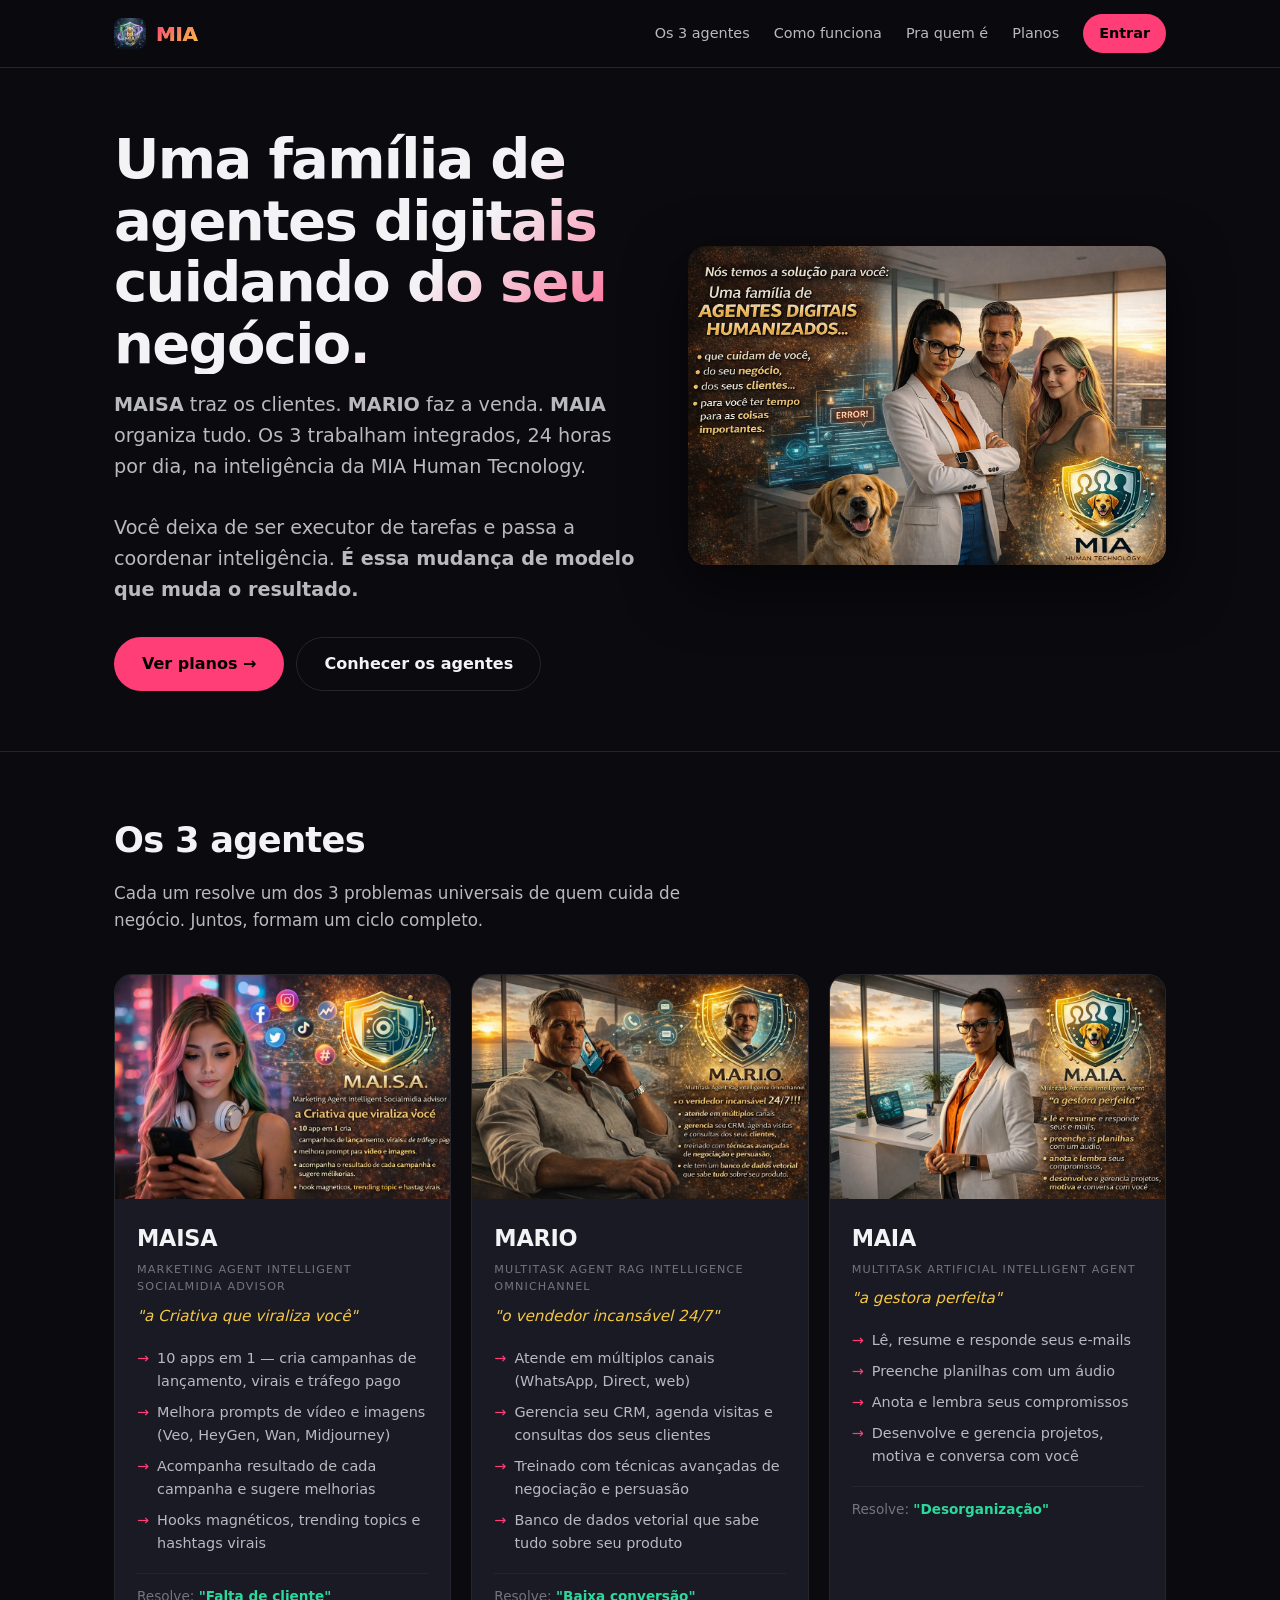
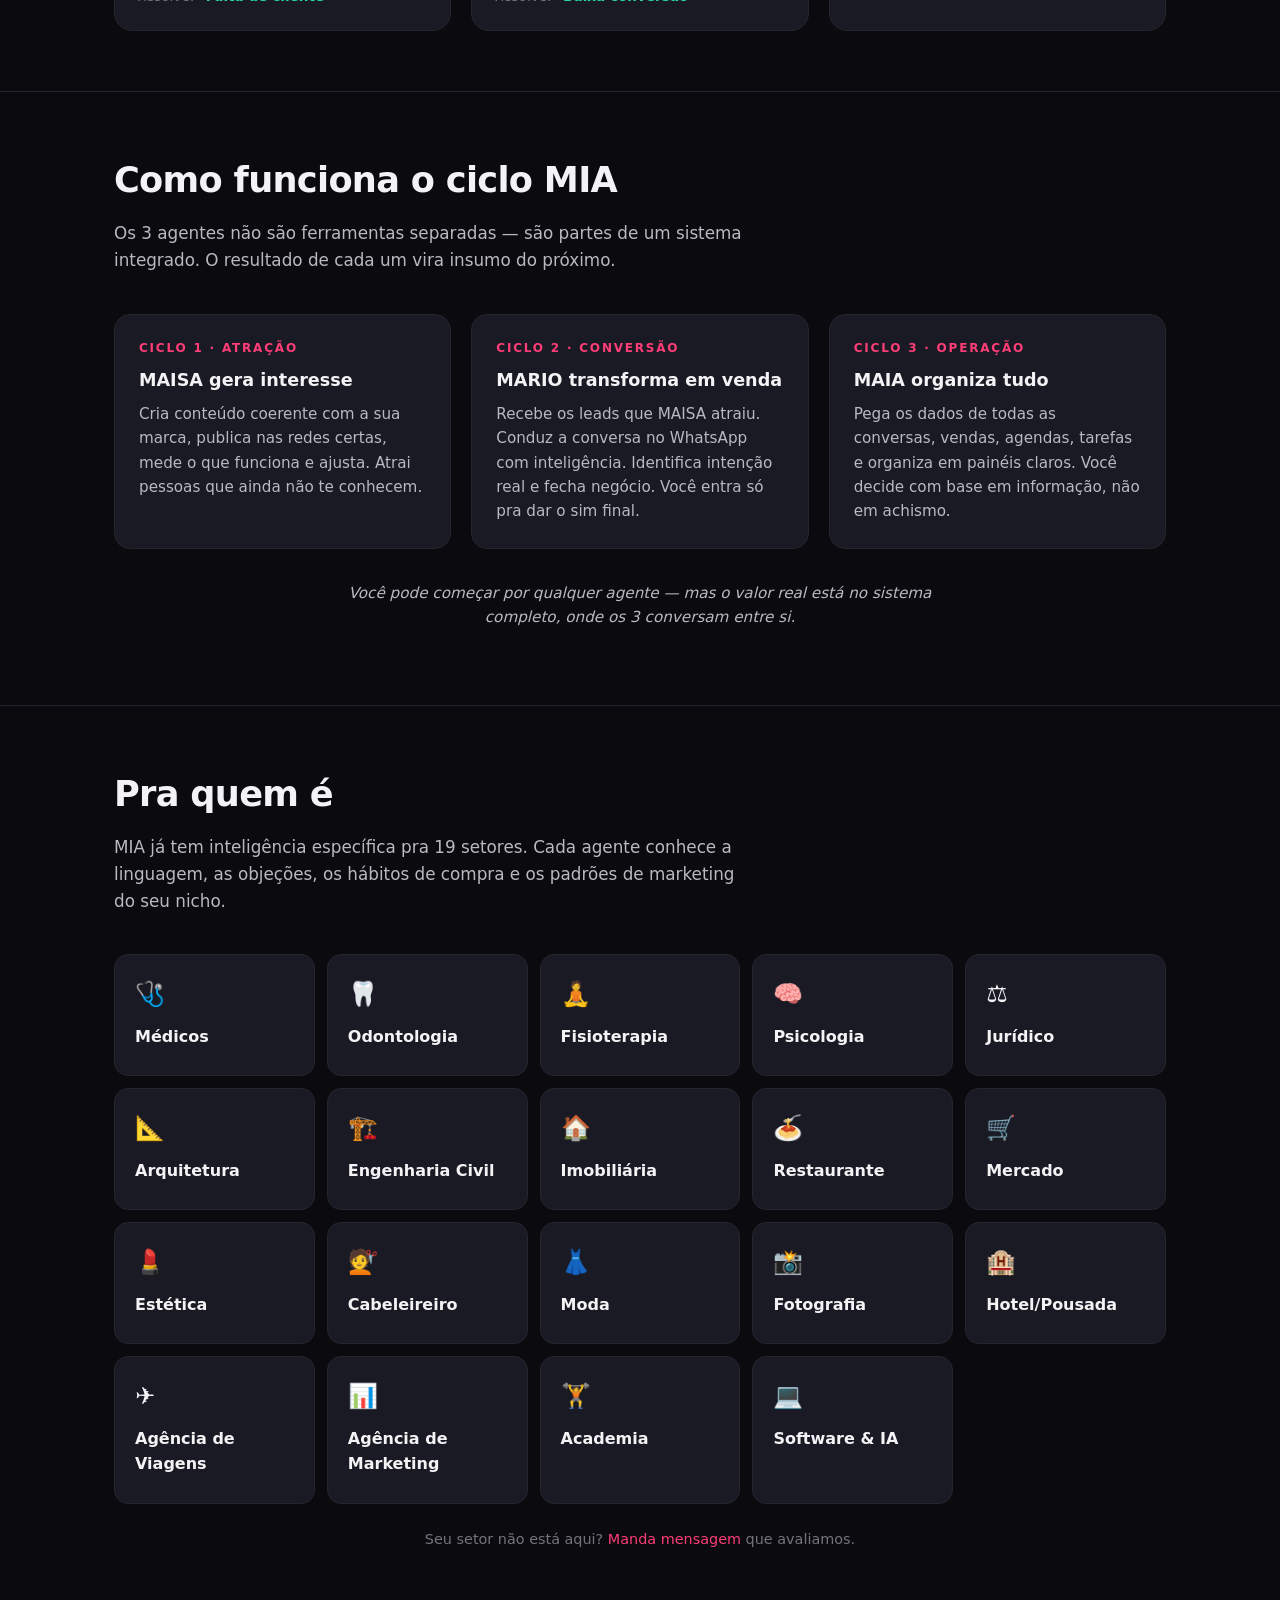
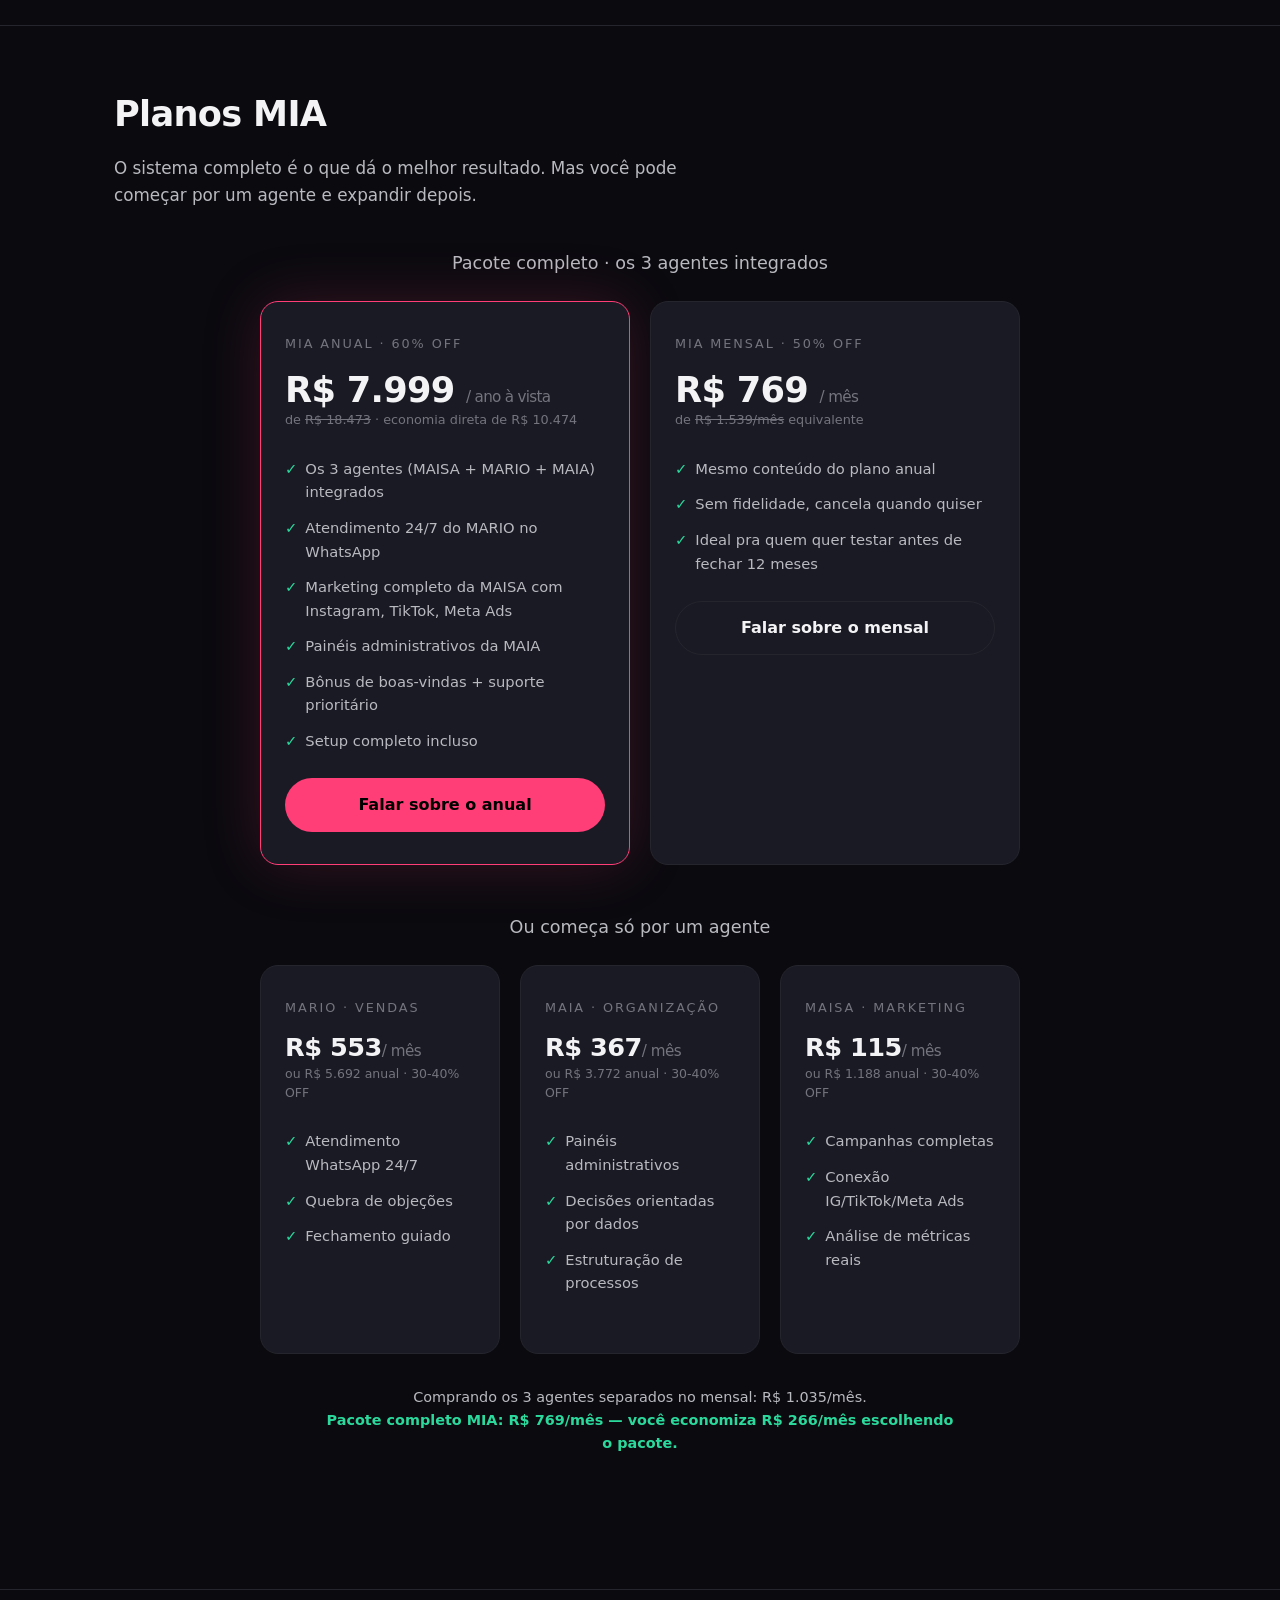
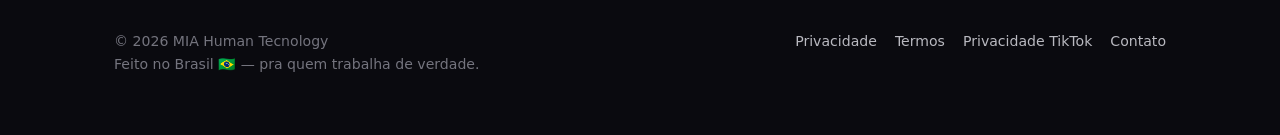
==== commit 6d98748e: "Adicionar imagens reais dos 3 agentes (MAISA, MARIO, MAIA) + logo + hero — taglines oficiais extraíd" ====
--- a/index.html
+++ b/index.html
@@ -3,15 +3,19 @@
 <head>
 <meta charset="UTF-8">
 <meta name="viewport" content="width=device-width, initial-scale=1.0">
-<title>MIA — Os 3 agentes de IA que cuidam do seu negócio enquanto você decide</title>
-<meta name="description" content="MIA é o sistema brasileiro de inteligência artificial com 3 agentes integrados — MAISA cuida do marketing, MARIO conduz as vendas, MAIA organiza tudo. Você deixa de ser executor e passa a coordenar.">
+<title>MIA Human Tecnology — A família de agentes digitais que cuida do seu negócio</title>
+<meta name="description" content="MIA é o sistema brasileiro de IA com 3 agentes integrados — MAISA cria o marketing, MARIO atende e vende 24/7, MAIA organiza tudo. Você deixa de ser executor e passa a coordenar.">
 <link rel="stylesheet" href="styles.css">
+<link rel="icon" type="image/png" href="/img/logo-mia.png">
 </head>
 <body>
 
 <header class="site-header">
   <div class="container">
-    <a href="/" class="logo">MIA</a>
+    <a href="/" class="logo logo-with-mark">
+      <img src="/img/logo-mia.png" alt="" width="32" height="32">
+      <span>MIA</span>
+    </a>
     <nav class="nav">
       <a href="#agentes">Os 3 agentes</a>
       <a href="#como-funciona">Como funciona</a>
@@ -24,17 +28,22 @@
 
 <main>
 
-  <section class="hero">
-    <div class="container">
-      <h1>3 agentes de IA cuidando do seu negócio. Você só decide.</h1>
-      <p class="subtitle">
-        <strong>MAISA</strong> traz os clientes. <strong>MARIO</strong> faz a venda. <strong>MAIA</strong> organiza tudo. Os 3 trabalham integrados, 24 horas por dia, com a inteligência da MIA Human Tecnology.
-        <br><br>
-        Você deixa de ser executor de tarefas e passa a coordenar inteligência. <strong>É essa mudança de modelo que muda o resultado.</strong>
-      </p>
-      <div class="ctas">
-        <a href="#planos" class="btn-primary">Ver planos →</a>
-        <a href="#agentes" class="btn-secondary">Conhecer os agentes</a>
+  <section class="hero hero-with-image">
+    <div class="container hero-grid">
+      <div>
+        <h1>Uma família de agentes digitais cuidando do seu negócio.</h1>
+        <p class="subtitle">
+          <strong>MAISA</strong> traz os clientes. <strong>MARIO</strong> faz a venda. <strong>MAIA</strong> organiza tudo. Os 3 trabalham integrados, 24 horas por dia, na inteligência da MIA Human Tecnology.
+          <br><br>
+          Você deixa de ser executor de tarefas e passa a coordenar inteligência. <strong>É essa mudança de modelo que muda o resultado.</strong>
+        </p>
+        <div class="ctas">
+          <a href="#planos" class="btn-primary">Ver planos →</a>
+          <a href="#agentes" class="btn-secondary">Conhecer os agentes</a>
+        </div>
+      </div>
+      <div class="hero-image">
+        <img src="/img/hero-agentes.jpg" alt="Família de agentes digitais MIA — MAISA, MARIO e MAIA com a Tecnologia Humana">
       </div>
     </div>
   </section>
@@ -43,33 +52,57 @@
     <div class="container">
       <h2>Os 3 agentes</h2>
       <p class="lede">
-        Cada um resolve um dos 3 problemas universais de quem cuida de negócio. Juntos, formam um ciclo completo: gerar interesse, converter em venda, organizar a operação.
-      </p>
-      <div class="features" style="grid-template-columns: repeat(auto-fit, minmax(290px, 1fr));">
-        <div class="feature" style="padding:28px;">
-          <div class="ico" style="font-size:2rem;">📈</div>
-          <h3 style="font-size:1.2rem;">MAISA · Marketing</h3>
-          <p style="font-size:0.95rem;color:var(--ink-2);margin-bottom:8px;">
-            Conversa estratégica, gera campanhas completas com roteiro, legendas, prompts de vídeo e landing page. Conecta Instagram, TikTok e Meta Ads pra puxar números reais e te explicar o que funcionou.
-          </p>
-          <p style="font-size:0.85rem;color:var(--ink-3);margin:0;">Resolve <strong style="color:var(--green);">"Falta de cliente"</strong>.</p>
-        </div>
-        <div class="feature" style="padding:28px;">
-          <div class="ico" style="font-size:2rem;">🤝</div>
-          <h3 style="font-size:1.2rem;">MARIO · Vendas</h3>
-          <p style="font-size:0.95rem;color:var(--ink-2);margin-bottom:8px;">
-            Atende seus leads no WhatsApp 24/7, conduz a conversa com inteligência, quebra objeções, identifica sinais de compra e leva o cliente até o fechamento. Você só entra na hora certa.
-          </p>
-          <p style="font-size:0.85rem;color:var(--ink-3);margin:0;">Resolve <strong style="color:var(--green);">"Baixa conversão"</strong>.</p>
-        </div>
-        <div class="feature" style="padding:28px;">
-          <div class="ico" style="font-size:2rem;">🗂️</div>
-          <h3 style="font-size:1.2rem;">MAIA · Organização</h3>
-          <p style="font-size:0.95rem;color:var(--ink-2);margin-bottom:8px;">
-            Estrutura processos, organiza informações, conecta dados de vários cantos e te traz clareza pra decisão. Funciona como uma diretora-administrativa que nunca dorme.
-          </p>
-          <p style="font-size:0.85rem;color:var(--ink-3);margin:0;">Resolve <strong style="color:var(--green);">"Desorganização"</strong>.</p>
-        </div>
+        Cada um resolve um dos 3 problemas universais de quem cuida de negócio. Juntos, formam um ciclo completo.
+      </p>
+
+      <div class="agent-grid">
+        <article class="agent-card">
+          <img src="/img/maisa.jpg" alt="MAISA — a Criativa que viraliza você" loading="lazy">
+          <div class="agent-body">
+            <h3>MAISA</h3>
+            <p class="agent-tag">Marketing Agent Intelligent Socialmidia advisor</p>
+            <p class="agent-quote">"a Criativa que viraliza você"</p>
+            <ul>
+              <li>10 apps em 1 — cria campanhas de lançamento, virais e tráfego pago</li>
+              <li>Melhora prompts de vídeo e imagens (Veo, HeyGen, Wan, Midjourney)</li>
+              <li>Acompanha resultado de cada campanha e sugere melhorias</li>
+              <li>Hooks magnéticos, trending topics e hashtags virais</li>
+            </ul>
+            <p class="agent-solves">Resolve: <strong>"Falta de cliente"</strong></p>
+          </div>
+        </article>
+
+        <article class="agent-card">
+          <img src="/img/mario.jpg" alt="MARIO — o vendedor incansável 24/7" loading="lazy">
+          <div class="agent-body">
+            <h3>MARIO</h3>
+            <p class="agent-tag">Multitask Agent Rag intelligence omnichannel</p>
+            <p class="agent-quote">"o vendedor incansável 24/7"</p>
+            <ul>
+              <li>Atende em múltiplos canais (WhatsApp, Direct, web)</li>
+              <li>Gerencia seu CRM, agenda visitas e consultas dos seus clientes</li>
+              <li>Treinado com técnicas avançadas de negociação e persuasão</li>
+              <li>Banco de dados vetorial que sabe tudo sobre seu produto</li>
+            </ul>
+            <p class="agent-solves">Resolve: <strong>"Baixa conversão"</strong></p>
+          </div>
+        </article>
+
+        <article class="agent-card">
+          <img src="/img/maia.jpg" alt="MAIA — a gestora perfeita" loading="lazy">
+          <div class="agent-body">
+            <h3>MAIA</h3>
+            <p class="agent-tag">Multitask Artificial Intelligent Agent</p>
+            <p class="agent-quote">"a gestora perfeita"</p>
+            <ul>
+              <li>Lê, resume e responde seus e-mails</li>
+              <li>Preenche planilhas com um áudio</li>
+              <li>Anota e lembra seus compromissos</li>
+              <li>Desenvolve e gerencia projetos, motiva e conversa com você</li>
+            </ul>
+            <p class="agent-solves">Resolve: <strong>"Desorganização"</strong></p>
+          </div>
+        </article>
       </div>
     </div>
   </section>
@@ -140,7 +173,7 @@
     <div class="container">
       <h2>Planos MIA</h2>
       <p class="lede">
-        O sistema completo é o que dá o melhor resultado. Mas você pode começar por um agente e expandir.
+        O sistema completo é o que dá o melhor resultado. Mas você pode começar por um agente e expandir depois.
       </p>
 
       <h3 style="text-align:center;font-size:1.1rem;color:var(--ink-2);font-weight:500;margin-bottom:24px;">Pacote completo · os 3 agentes integrados</h3>
--- a/styles.css
+++ b/styles.css
@@ -206,6 +206,89 @@
 .site-footer .links { display: flex; gap: 18px; flex-wrap: wrap; }
 .site-footer .links a { color: var(--ink-2); }
 
+/* Logo with mark */
+.logo.logo-with-mark {
+  display: inline-flex; align-items: center; gap: 10px;
+}
+.logo.logo-with-mark img {
+  width: 32px; height: 32px;
+  border-radius: 8px;
+  object-fit: cover;
+}
+.logo.logo-with-mark span {
+  background: linear-gradient(135deg, var(--pink), var(--gold));
+  -webkit-background-clip: text; background-clip: text; color: transparent;
+}
+
+/* Hero with image */
+.hero.hero-with-image { padding-top: 60px; padding-bottom: 60px; }
+.hero-grid {
+  display: grid;
+  grid-template-columns: 1.1fr 1fr;
+  gap: 48px;
+  align-items: center;
+}
+@media (max-width: 860px) {
+  .hero-grid { grid-template-columns: 1fr; gap: 32px; }
+}
+.hero-image img {
+  width: 100%; height: auto;
+  border-radius: 18px;
+  box-shadow: 0 20px 60px rgba(0,0,0,0.5);
+}
+
+/* Agent cards (com imagem) */
+.agent-grid {
+  display: grid;
+  grid-template-columns: repeat(auto-fit, minmax(300px, 1fr));
+  gap: 20px;
+}
+.agent-card {
+  background: var(--card);
+  border: 1px solid var(--border);
+  border-radius: 18px;
+  overflow: hidden;
+  display: flex; flex-direction: column;
+}
+.agent-card img {
+  width: 100%; height: auto;
+  display: block;
+}
+.agent-card .agent-body {
+  padding: 22px;
+}
+.agent-card h3 {
+  margin: 0 0 4px;
+  font-size: 1.4rem;
+  letter-spacing: -0.01em;
+}
+.agent-card .agent-tag {
+  font-size: 0.7rem;
+  letter-spacing: 0.1em;
+  text-transform: uppercase;
+  color: var(--ink-3);
+  margin: 0 0 8px;
+}
+.agent-card .agent-quote {
+  font-style: italic;
+  color: var(--gold);
+  margin: 0 0 14px;
+  font-size: 0.95rem;
+}
+.agent-card ul {
+  list-style: none; padding: 0; margin: 0 0 14px;
+}
+.agent-card li {
+  padding: 4px 0; color: var(--ink-2); font-size: 0.9rem;
+  display: flex; align-items: flex-start; gap: 8px;
+}
+.agent-card li::before { content: "→"; color: var(--pink); flex-shrink: 0; }
+.agent-card .agent-solves {
+  margin: 0; font-size: 0.85rem; color: var(--ink-3);
+  padding-top: 12px; border-top: 1px solid var(--border);
+}
+.agent-card .agent-solves strong { color: var(--green); }
+
 /* Legal pages content */
 .doc {
   padding: 60px 0;
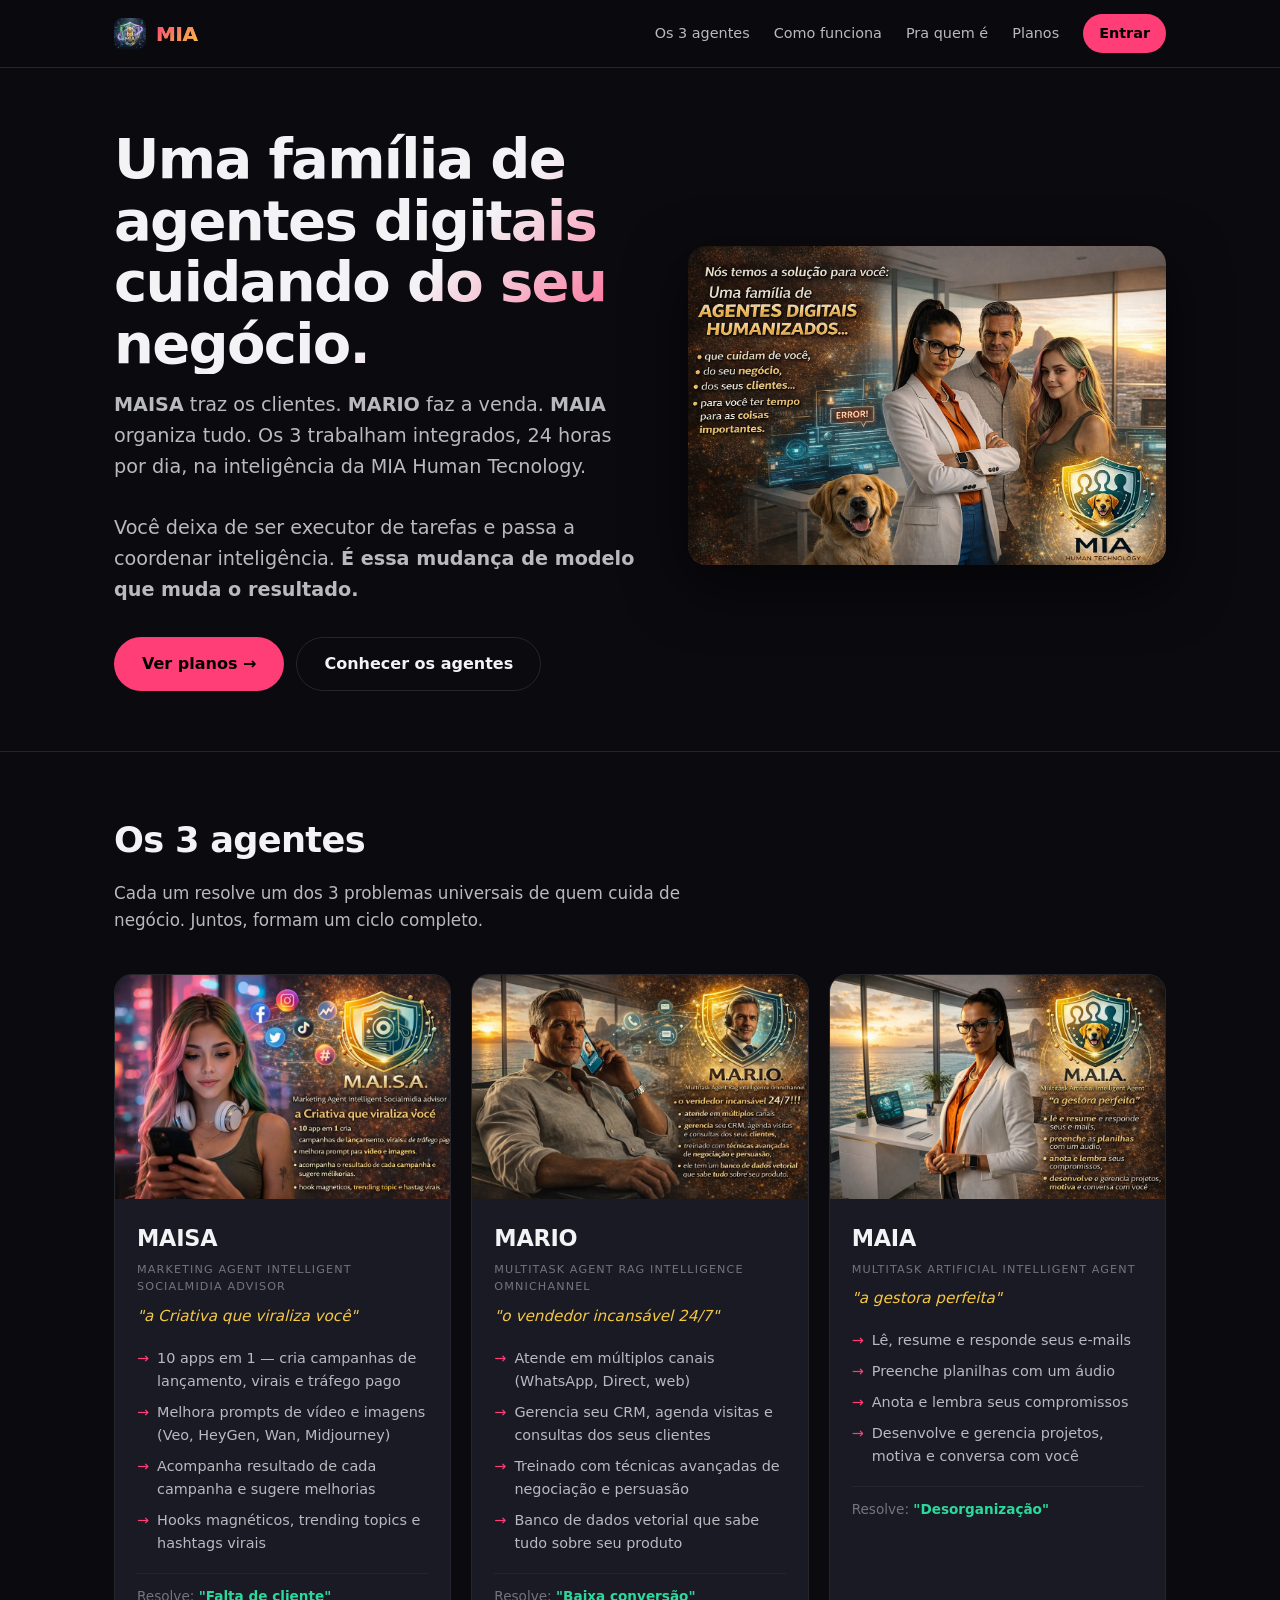
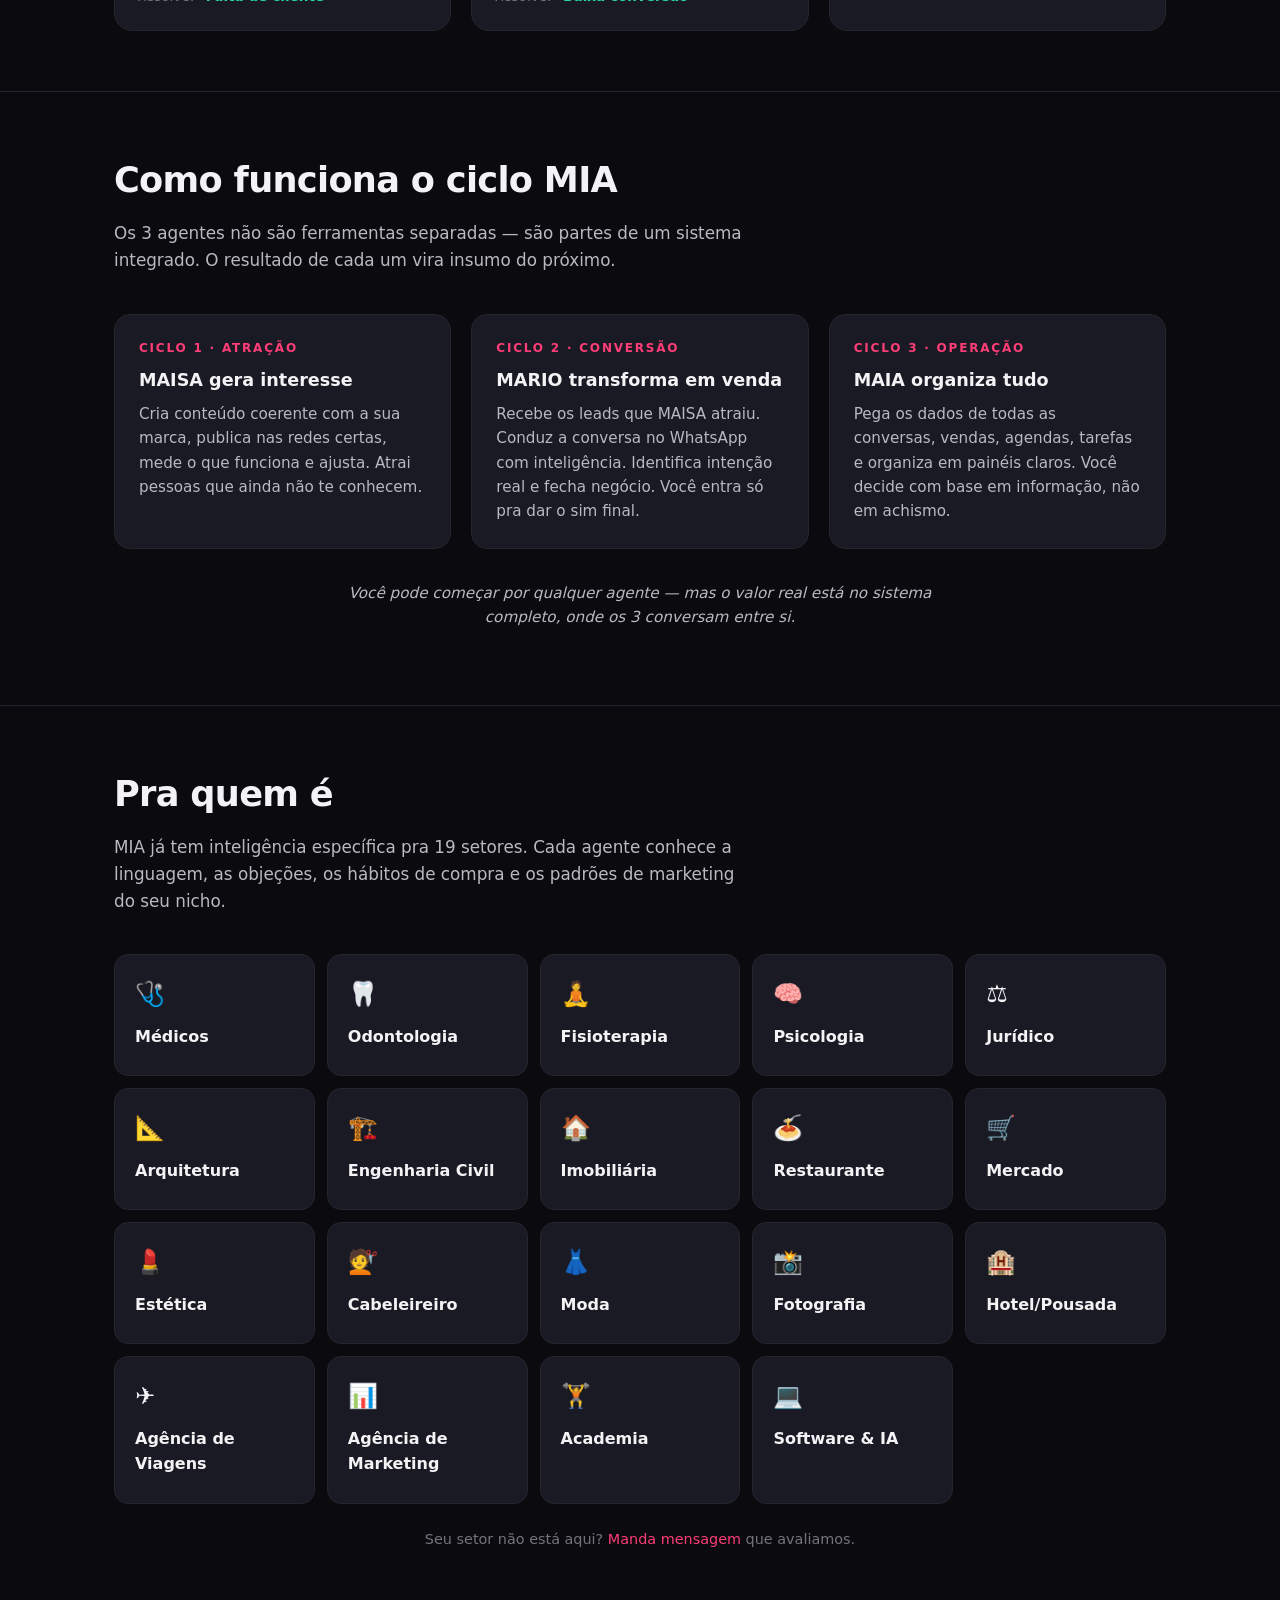
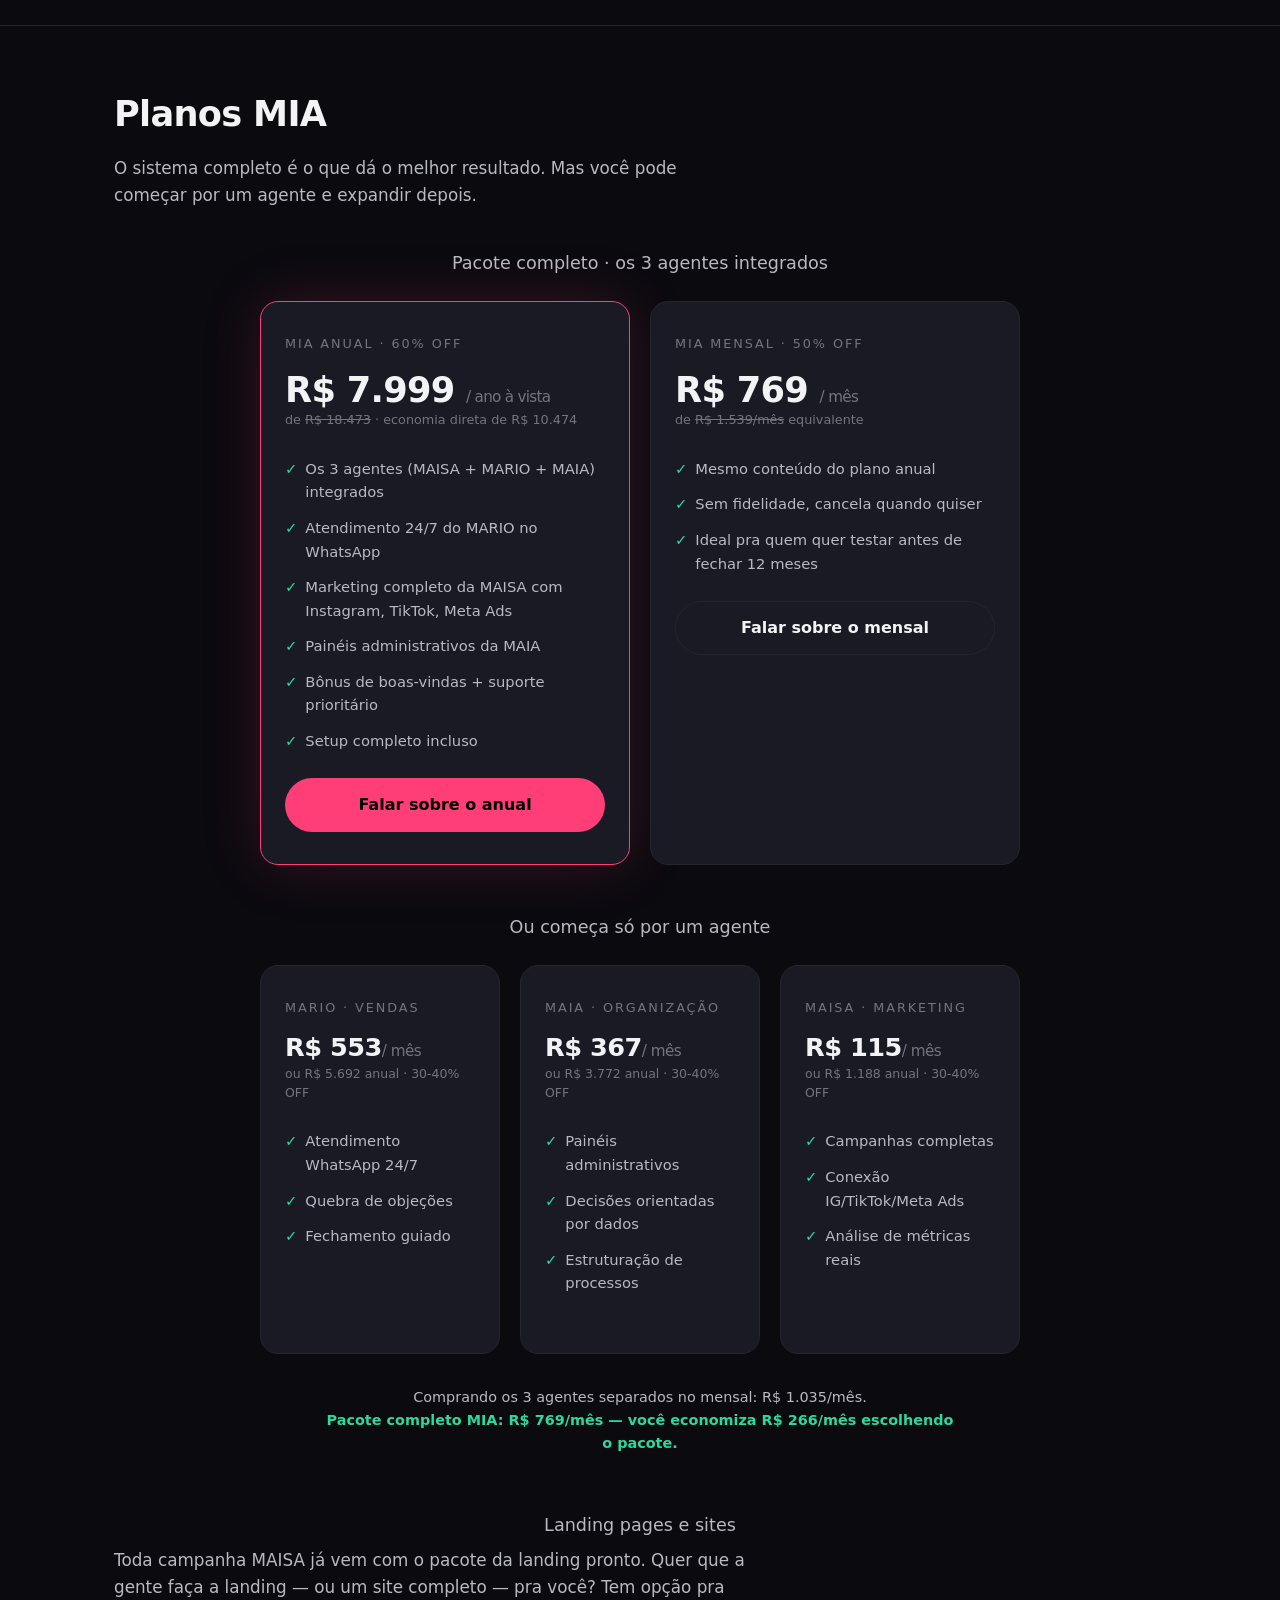
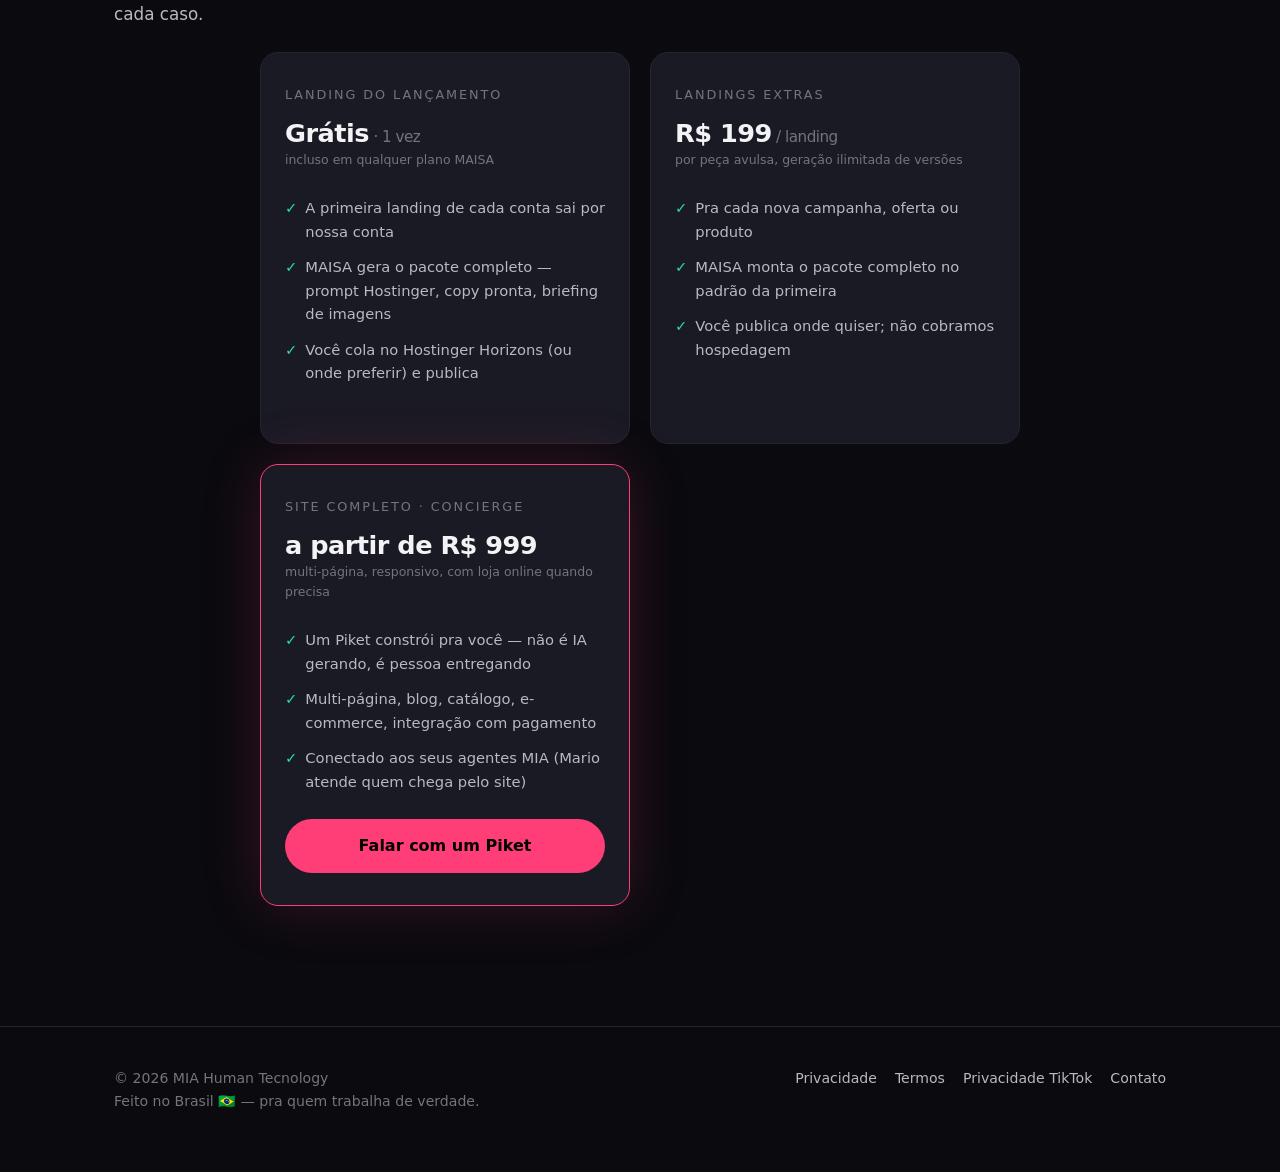
==== commit 1b13824d: "feat: adiciona seção 'Landing pages e sites' (1 grátis + R99 extras + R99 site concierge)" ====
--- a/index.html
+++ b/index.html
@@ -243,6 +243,44 @@
         Comprando os 3 agentes separados no mensal: R$ 1.035/mês.<br>
         <strong style="color:var(--green);">Pacote completo MIA: R$ 769/mês — você economiza R$ 266/mês escolhendo o pacote.</strong>
       </p>
+
+      <h3 style="text-align:center;font-size:1.1rem;color:var(--ink-2);font-weight:500;margin:56px 0 8px;">Landing pages e sites</h3>
+      <p class="lede" style="margin-bottom:24px;">
+        Toda campanha MAISA já vem com o pacote da landing pronto. Quer que a gente faça a landing — ou um site completo — pra você? Tem opção pra cada caso.
+      </p>
+      <div class="pricing" style="grid-template-columns: repeat(auto-fit, minmax(260px, 1fr));">
+        <div class="plan">
+          <div class="name">Landing do lançamento</div>
+          <div class="price" style="font-size:1.6rem;">Grátis<small> · 1 vez</small></div>
+          <p style="font-size:0.78rem;color:var(--ink-3);margin:-4px 0 0;">incluso em qualquer plano MAISA</p>
+          <ul>
+            <li>A primeira landing de cada conta sai por nossa conta</li>
+            <li>MAISA gera o pacote completo — prompt Hostinger, copy pronta, briefing de imagens</li>
+            <li>Você cola no Hostinger Horizons (ou onde preferir) e publica</li>
+          </ul>
+        </div>
+        <div class="plan">
+          <div class="name">Landings extras</div>
+          <div class="price" style="font-size:1.6rem;">R$ 199<small> / landing</small></div>
+          <p style="font-size:0.78rem;color:var(--ink-3);margin:-4px 0 0;">por peça avulsa, geração ilimitada de versões</p>
+          <ul>
+            <li>Pra cada nova campanha, oferta ou produto</li>
+            <li>MAISA monta o pacote completo no padrão da primeira</li>
+            <li>Você publica onde quiser; não cobramos hospedagem</li>
+          </ul>
+        </div>
+        <div class="plan highlighted">
+          <div class="name">Site completo · concierge</div>
+          <div class="price" style="font-size:1.6rem;">a partir de R$ 999</div>
+          <p style="font-size:0.78rem;color:var(--ink-3);margin:-4px 0 0;">multi-página, responsivo, com loja online quando precisa</p>
+          <ul>
+            <li>Um Piket constrói pra você — não é IA gerando, é pessoa entregando</li>
+            <li>Multi-página, blog, catálogo, e-commerce, integração com pagamento</li>
+            <li>Conectado aos seus agentes MIA (Mario atende quem chega pelo site)</li>
+          </ul>
+          <a href="https://wa.me/5512981682833?text=Quero%20um%20site%20completo%20com%20a%20MIA" class="btn-primary" style="display:block;text-align:center;">Falar com um Piket</a>
+        </div>
+      </div>
     </div>
   </section>
 
